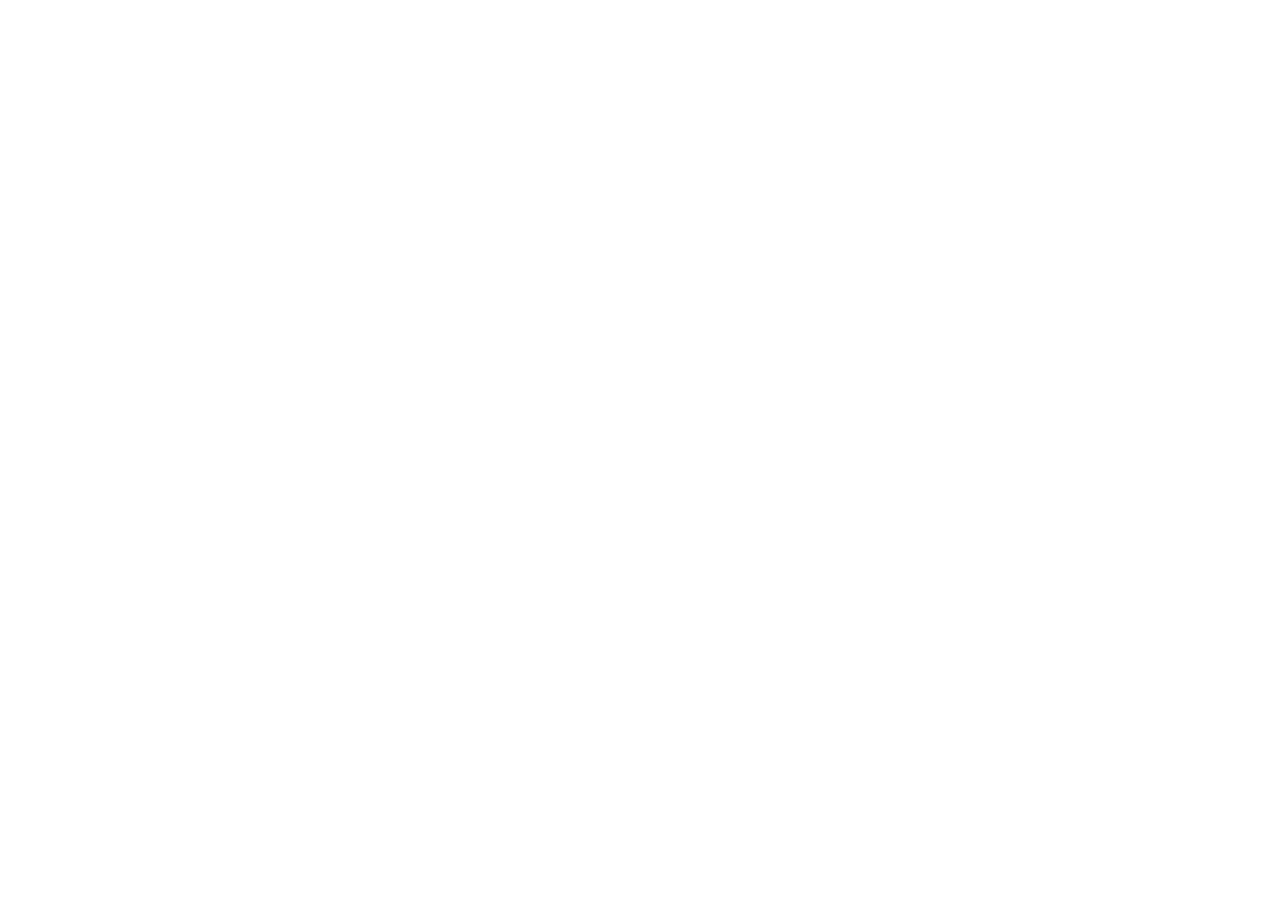
==== pages/aboutUs.html @ 0b059156 "footer con flex responsive para tablet y trabajando en menu desplegable del nav-tablet" ====
<!DOCTYPE html>
<html lang="en">
<head>
    <meta charset="UTF-8">
    <meta name="viewport" content="width=device-width, initial-scale=1.0">
    <link rel="icon" href="img/favicon/favicon-32x32.png">
    <title>About Us | Trazo Bruto</title>
</head>
<body>
    
</body>
</html>
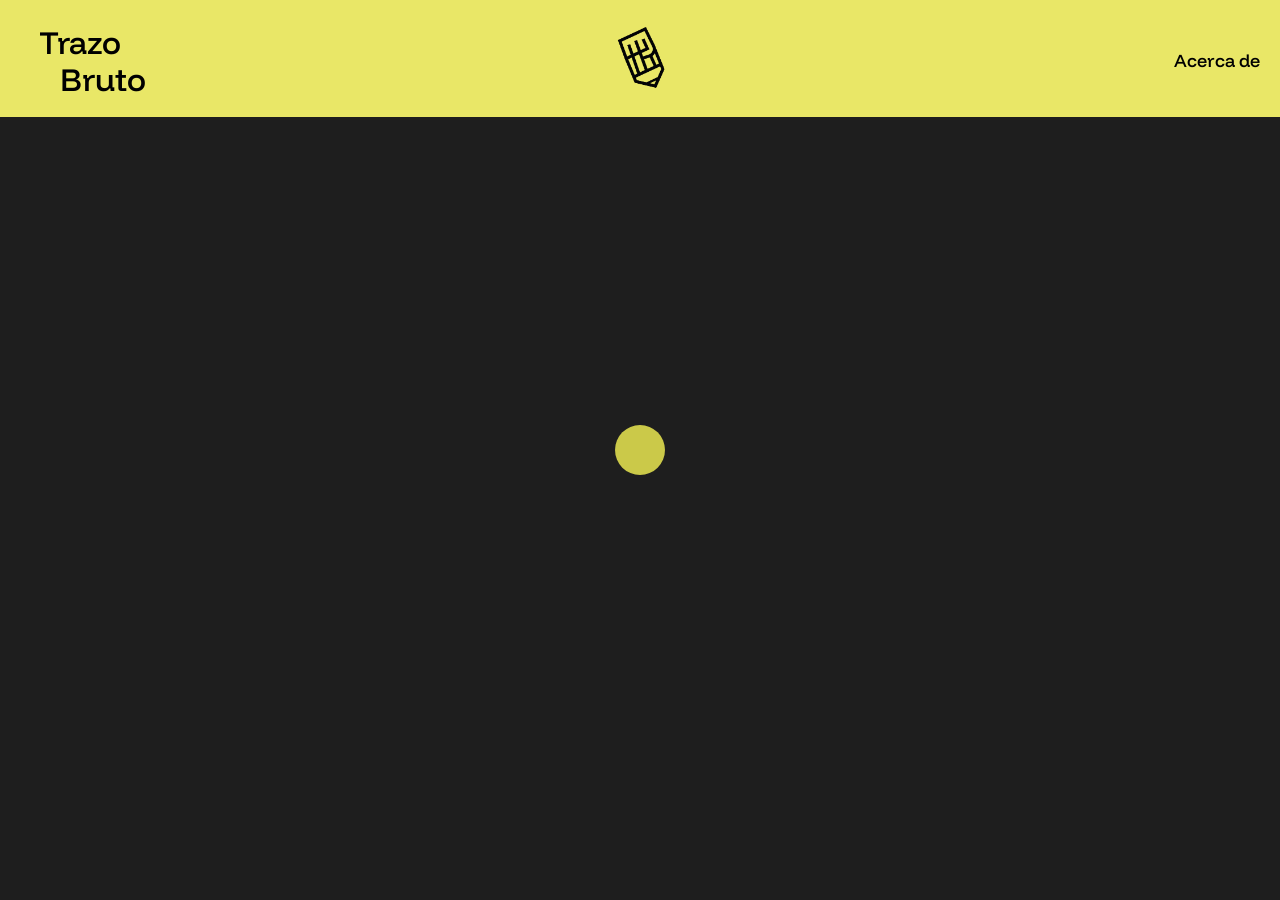
==== commit 88870145: "creacion de carpetas para pags externas" ====
--- a/pages/aboutUs.html
+++ b/pages/aboutUs.html
@@ -4,9 +4,53 @@
     <meta charset="UTF-8">
     <meta name="viewport" content="width=device-width, initial-scale=1.0">
     <link rel="icon" href="img/favicon/favicon-32x32.png">
-    <title>About Us | Trazo Bruto</title>
+    <title>Sobre nosotros | Trazo Bruto</title>
+    <link rel="icon" href="../img/favicon/favicon-32x32.png">
+    <link rel="stylesheet" href="../css/about/about_main.css">
+    <link rel="stylesheet" href="../css/about/about_tablet.css">
+    <link rel="stylesheet" href="../css/about/about_mobile.css">
+    <link rel="stylesheet" href="../css/estilo_main.css">
+    <link rel="stylesheet" href="../css/estilo_tablet.css" media="screen and (max-width: 1180px)">
+    <link rel="stylesheet" href="../css/estilo_mobile.css" media="screen and (max-width: 768px)">
+    <script defer src="../js/funciones.js"></script>
+    <script defer src="../js/submitForm.js"></script>
 </head>
 <body>
-    
+    <div class="cursor-personalizado"></div>
+
+    <header>
+        <section class="parallaxText">
+            <div class="trazo">
+                <P>Trazo Trazo Trazo Trazo Trazo Trazo Trazo </P>
+            </div>
+            <div class="bruto">
+                <p>Bruto Bruto Bruto Bruto Bruto Bruto Bruto</p>
+            </div>
+        </section>
+        <div class="logo">
+            <a href="../index.html" class="logo-link">
+                <img src="../img/logo_isotipo.png" alt="" class="logo-img">
+            </a>
+        </div>
+            
+        <a href="pages/aboutUs.html" class="about-us">
+            <p>Acerca de</p>
+            <p>Acerca de</p>
+        </a>
+    <!--TABLET/MOVIL RESPONSIVE-->
+        <button class="btn-menu">
+            <span></span>
+            <span></span>
+            <span></span>
+        </button>
+        <nav class="menu">
+            <ul>
+                <li><a href="index.html">Inicio</a></li>
+                <li><a href="pages/fanzines.html">Fanzines</a></li>
+                <li><a href="pages/eventos.html">Eventos</a></li>
+                <li><a href="pages/aboutUs.html">Sobre nosotros</a></li>
+            </ul>
+        </nav>
+    </header>
 </body>
 </html>
--- a/css/estilo_main.css
+++ b/css/estilo_main.css
@@ -0,0 +1,256 @@
+@import url('https://fonts.googleapis.com/css2?family=Funnel+Display:wght@300..800&display=swap');
+
+:root{
+    --color-principal: #E9E767;
+    --tipo: "Funnel Display"
+}
+*{
+    cursor: none !important;
+    margin: 0;
+    padding: 0;
+}
+body{
+    font-family: var(--tipo);
+    background-color: rgb(30, 30, 30);
+}
+.cursor-personalizado{
+    position: fixed;
+    width: 50px;
+    height: 50px;
+    border-radius: 50%;
+    background-color: var(--color-principal);
+    mix-blend-mode: difference;
+    pointer-events: none;
+    z-index: 10;
+    left: var(--x, 50%);
+    top: var(--y, 50%);
+    transform: translate(-50%, -50%);
+    transition: width 0.2s ease, height 0.2s ease;
+}
+    .cursor-personalizado.cursor-activo{
+    width: 30px;
+    height: 30px;
+}
+
+header{
+    position: fixed;
+    background-color: var(--color-principal);
+    height: 13dvh;
+    width: 100%;
+    color: black;
+    display: flex;
+    justify-content: space-between;
+    align-items: center;
+    transition: transform 0.4s ease;
+    z-index: 9;
+}
+        .header-hidden{
+            transform: translateY(-100%);
+        }
+        header button, nav{
+            display: none;
+        }
+    .parallaxText{
+        font-weight: 500;
+        padding: 20px;
+        position: relative;
+        font-size: 2em;
+    }
+    div.trazo{
+        position: relative;
+        left: 20px;
+        width: 85px;
+        height: 37px;
+        overflow: hidden;
+        display: flex;
+        flex-direction: row-reverse;
+        align-items: flex-start;
+        justify-content: flex-end;
+    }
+        .trazo p{
+        white-space: nowrap;
+        position: absolute;
+        left: -230px;
+    }
+    div.bruto{
+        position: relative;
+        left: 40px;
+        width: 90px;
+        height: 37px;
+        overflow: hidden;
+        display: flex;
+    }
+        .bruto p{
+        white-space: nowrap;
+        position: absolute;
+        left: 0px;
+    }
+div.logo, .logo-link, .logo-img{
+    transition: transform 0.2s ease-out;
+}
+    .logo-link {
+        display: inline-block;
+        width: 100px;
+        height: 100px;
+    }
+    .logo-img {
+        width: 100%;
+        height: 100%;
+        object-fit: cover; 
+        object-position: center; 
+    }
+a.about-us{
+    position: relative;
+    display: inline-block;
+    padding: 0 20px;
+    color: black;
+    text-decoration: none;
+    font-weight: 500;
+    font-size: 18px;
+    height: 20px;
+    overflow: hidden;
+}
+    .about-us p:first-child{
+        display: block;
+        transition: transform 0.3s ease;
+        width: 100%;
+    }
+    .about-us p:last-child{
+        position: absolute;
+        box-sizing: border-box;
+        top: 100%;
+        transition: transform 0.3s ease;
+    }
+    .about-us:hover p:first-child{
+        transform: translateY(-100%);
+    }
+    .about-us:hover p:last-child{
+        transform: translateY(-100%);
+    }
+section.img-main{
+    height: 100dvh;
+    width: 100%;
+    background: url(../img/06.png)no-repeat center/ cover fixed;
+}
+main{
+    /*QUITAR BGCOLOR*/
+    background-color: rgb(30, 30, 30);
+    height: 200dvh;
+}
+main h2{
+    display: inline-block;
+    color: var(--color-principal);
+    font-size: 150px;
+    position: relative;
+    left: 150px;
+    top: -85px;
+    line-height: 140px;
+}
+main h3{
+    display: inline-flex;
+    align-items: baseline;
+    color: white;
+    font-size: 42px;
+    position: relative;
+    top: -30px;
+    left: 0px;
+}
+h3 span.animacion{
+    display: inline-flex;
+    overflow: hidden;
+    height: 1.5em;
+    vertical-align: bottom;
+    margin: 0 12px;
+}
+span.animacion .contenido{
+    display: flex;
+    flex-direction: column;
+    transition: transform 0.3s ease;
+}
+.animacion span{
+    display: block;
+    height: 1.5em;
+    line-height: 1.5em;
+}
+span.animacion:hover span.contenido{
+    transform: translateY(-1.5em);
+}
+footer{
+    width: 100%;
+    min-height: 75%;
+    background-color: black;
+    display: flex;
+    flex-direction: column;
+}
+    footer section.flex{
+        display: flex;
+        width: 100%;
+        height: 100%;
+    }
+    .flex div.footer-img{
+        width: 50%;
+        overflow: hidden;
+        display: flex;
+        
+    }
+    .flex div.form{
+        width: 50%;
+        display: flex;
+        flex-direction: column;
+    }
+        .flex h2{
+            font-size: 90px;
+            color: white;
+            line-height: 0.85;
+            position: relative;
+            top: -60px;
+            left: -60px;
+        }
+        section.flex input{
+            padding: 20px;
+            background-color: rgba(30, 30, 30, 0.6);
+            color: white;
+            border: none;
+            border-bottom: white 2px solid;
+            outline: none;
+            margin: 20px;
+            font-size: 18px;
+            box-sizing: border-box;
+        }
+        section.flex button{
+            justify-self: end;
+            background-color: white;
+            color: black;
+            border: none;
+            padding: 20px 40px;
+            margin: 20px;
+            font-size: 18px;
+            transition: 0.2s ease-in-out;
+        }
+            section.flex button:hover{
+                background-color: var(--color-principal);
+                color: black;
+                transform: translateY(-10px);
+                box-shadow: 0 10px 20px rgba(0, 0, 0, 0.3);
+            }
+    section.pie-pagina{
+        display: flex;
+        flex-direction: column;
+        justify-content: center;
+        align-items: center;
+        background-color: black;
+        padding-bottom: 20px;
+    }
+    .pie-pagina p{
+        color: white;
+        margin-bottom: 1%;
+
+    }
+    footer a{
+        text-decoration: none;
+        color: white;
+    }
+    footer a:hover{
+        color: black;
+        background-color: var(--color-principal);
+    }
--- a/css/estilo_tablet.css
+++ b/css/estilo_tablet.css
@@ -0,0 +1,110 @@
+@media (max-width: 1180px){
+    *{
+        padding: 0;
+        margin: 0;
+    }
+    .cursor-personalizado{
+        display: none;
+    }
+    header{
+        position: fixed;
+        background: none;
+        display: flex;
+        justify-content: space-between;
+        align-items: center;
+        z-index: 1;
+    }
+    header .logo{
+        display: none;
+    }
+    header .about-us{
+        display: none;
+    }
+    .parallaxText{
+        font-weight: 500;
+        padding: 20px;
+        position: relative;
+        font-size: 2em;
+        color: var(--color-principal);
+        z-index: 4;
+        transition: color 0.3s ease;
+    }
+        .parallaxText.oscuro{
+        color: black;
+        font-weight: 600;
+        }
+    header .btn-menu{
+        width: 80px;
+        height: 60px;
+        background: transparent;
+        display: flex;
+        flex-direction: column;
+        justify-content: center;
+        align-items: center;
+        gap: 8px;
+        border: none;
+        z-index: 4;
+        }
+            .btn-menu span{
+                display: block;
+                width: 40px;
+                height: 4px;
+                background-color: var(--color-principal);
+                transition: background-color 0.3s ease;
+            }
+            .desplegado span{
+                background-color: black;
+            }
+            nav.menu{
+                position: fixed;
+                top: 0;
+                left: 0;
+                width: 100%;
+                height: 100dvh;
+                background-color: var(--color-principal);
+                display: flex;
+                justify-content: center;
+                align-items: center;
+                z-index: 3;
+                visibility: hidden;
+                opacity: 0;
+            }
+                nav.menu.activo{
+                    visibility: visible;
+                    opacity: 1;
+                }
+            .menu ul{
+                list-style: none;
+                padding: 0;
+                text-align: center;
+                width: 100%;
+            }
+            .menu ul li{
+                margin: 30px 0;
+                transform: translateX(-100vw);
+                transition: transform 0.5s cubic-bezier(.46,0,.37,1);
+            }
+            nav.menu.activo ul li{
+                transform: translateX(0);
+            }
+            nav ul li:nth-child(1){ transition-delay: 0.15s; }
+            nav ul li:nth-child(2){ transition-delay: 0.30s; }
+            nav ul li:nth-child(3){ transition-delay: 0.45s; }
+            nav ul li:nth-child(4){ transition-delay: 0.60s; }
+            li a{
+                color: black;
+                text-decoration: none;
+                font-size: 100px;
+                font-weight: 700;
+            }
+    footer{
+        min-height: 75dvh;
+    }
+    .flex h2{
+        font-size: 72px;
+    }
+    .flex .footer-img{
+        justify-content: center;
+        align-items: center;
+    }
+}
--- a/css/estilo_mobile.css
+++ b/css/estilo_mobile.css
@@ -0,0 +1,62 @@
+@media screen and (max-width: 450px){
+
+    header{
+        max-width: 100vw;
+        top: 0;
+        left: 0;
+        position: fixed;
+    }
+    nav.menu{
+        width: 100%;
+        max-width: 100vw;
+    }
+    li a{
+        color: black;
+        text-decoration: none;
+        font-size: 80px;
+        font-weight: 700;
+    }
+    main h2{
+        font-size: 80px;
+        line-height: 0.8;
+        position: relative;
+        top: -35px;
+        left: 15px;
+    }
+    main h3{
+        font-size: 24px;
+        position: relative;
+    }
+    .flex h2{
+        font-size: 30px;
+        position: relative;
+        top: -25px;
+        left: 25px;
+    }
+    section.flex div.footer-img{
+        display: none;
+    }
+    section.flex{
+        width: calc(100% - 20%);
+        display: flex;
+        flex-direction: column;
+    }
+    .form{
+        display: flex;
+        flex-direction: column;
+        width: 100%;
+    }
+    .form input{
+        width: 90vw;
+    }
+    .form button{
+        position: relative;
+        left: 210px;
+    }
+    footer{
+        display: flex;
+        flex-direction: column;
+        align-items: center;
+        justify-content: center;
+    }
+}
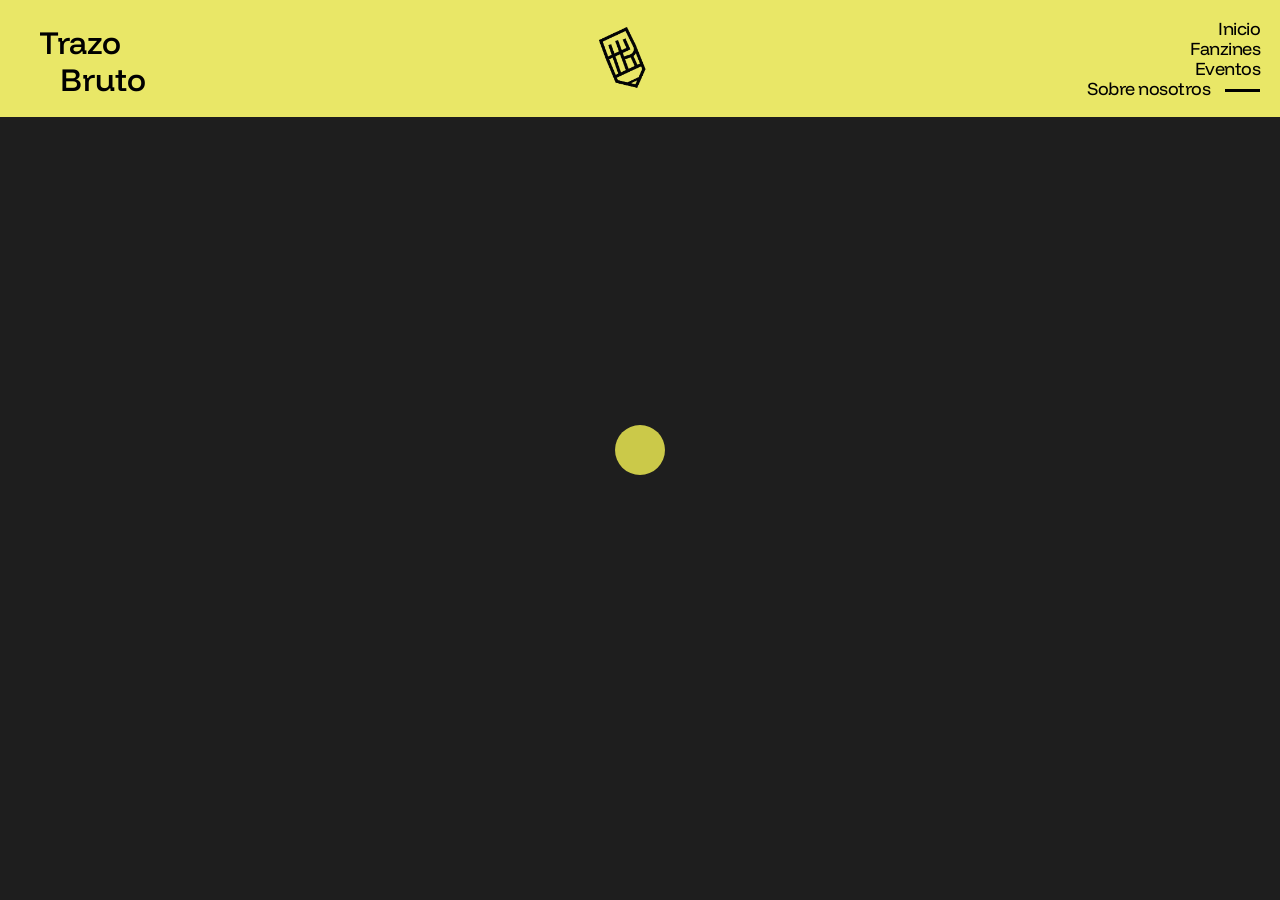
==== commit c5d929d8: "Enlaces corregidos" ====
--- a/pages/aboutUs.html
+++ b/pages/aboutUs.html
@@ -32,11 +32,14 @@
                 <img src="../img/logo_isotipo.png" alt="" class="logo-img">
             </a>
         </div>
-            
-        <a href="pages/aboutUs.html" class="about-us">
-            <p>Acerca de</p>
-            <p>Acerca de</p>
-        </a>
+        <div class="menu_main">
+            <ul>
+                <li><a href="../index.html">Inicio</a></li>
+                <li><a href="fanzines.html">Fanzines</a></li>
+                <li><a href="eventos.html">Eventos</a></li>
+                <li class="activo"><a href="aboutUs.html">Sobre nosotros</a></li>
+            </ul>
+        </div>
     <!--TABLET/MOVIL RESPONSIVE-->
         <button class="btn-menu">
             <span></span>
@@ -45,10 +48,10 @@
         </button>
         <nav class="menu">
             <ul>
-                <li><a href="index.html">Inicio</a></li>
-                <li><a href="pages/fanzines.html">Fanzines</a></li>
-                <li><a href="pages/eventos.html">Eventos</a></li>
-                <li><a href="pages/aboutUs.html">Sobre nosotros</a></li>
+                <li><a href="../index.html">Inicio</a></li>
+                <li><a href="fanzines.html">Fanzines</a></li>
+                <li><a href="eventos.html">Eventos</a></li>
+                <li><a href="aboutUs.html">Sobre nosotros</a></li>
             </ul>
         </nav>
     </header>
--- a/css/estilo_main.css
+++ b/css/estilo_main.css
@@ -41,7 +41,7 @@
     display: flex;
     justify-content: space-between;
     align-items: center;
-    transition: transform 0.4s ease;
+    transition: transform 0.3s ease;
     z-index: 9;
 }
         .header-hidden{
@@ -86,7 +86,7 @@
         left: 0px;
     }
 div.logo, .logo-link, .logo-img{
-    transition: transform 0.2s ease-out;
+    transition: transform 0.3s ease-out;
 }
     .logo-link {
         display: inline-block;
@@ -99,43 +99,90 @@
         object-fit: cover; 
         object-position: center; 
     }
-a.about-us{
-    position: relative;
-    display: inline-block;
-    padding: 0 20px;
-    color: black;
-    text-decoration: none;
-    font-weight: 500;
-    font-size: 18px;
-    height: 20px;
-    overflow: hidden;
-}
-    .about-us p:first-child{
-        display: block;
+header div.menu_main ul{
+    list-style: none;
+    padding: 20px;
+    display: flex;
+    flex-direction: column;
+    align-items: flex-end;
+    height: 100%;
+    justify-content: space-between;
+}
+    div.menu_main a{
+        text-decoration: none;
+        font-size: 18px;
+        letter-spacing: -0.5px;
+        line-height: 12px;
+        color: black;
+        display: inline-block;
+        position: relative;
+        transform: translateX(0);
         transition: transform 0.3s ease;
-        width: 100%;
-    }
-    .about-us p:last-child{
+    }
+    div.menu_main a::after{
+        content: "";
         position: absolute;
-        box-sizing: border-box;
-        top: 100%;
-        transition: transform 0.3s ease;
-    }
-    .about-us:hover p:first-child{
-        transform: translateY(-100%);
-    }
-    .about-us:hover p:last-child{
-        transform: translateY(-100%);
-    }
+        top: 50%;
+        right: 0;
+        width: 0px;
+        height: 3px;
+        background-color: black;
+        transition: width 0.3s ease, right 0.3s ease;
+    }
+    .menu_main a:hover,
+    .menu_main li.activo a{
+        transform: translateX(-50px);
+    }
+    .menu_main a:hover::after,
+    .menu_main li.activo a::after{
+        width: 35px;
+        right: -50px;
+}
 section.img-main{
     height: 100dvh;
     width: 100%;
     background: url(../img/06.png)no-repeat center/ cover fixed;
 }
 main{
-    /*QUITAR BGCOLOR*/
-    background-color: rgb(30, 30, 30);
     height: 200dvh;
+}
+main div.manifiesto{
+    width: 100%;
+    display: flex;
+    flex-direction: column;
+    justify-content: flex-start;
+}
+div.manifiesto h2{
+    display: flex;
+    font-size: 72px;
+    margin-top: 25px;
+    left: 0;
+    top: 0;
+    margin: 0 40px;
+}
+div.manifiesto p{
+    display: flex;
+    text-align: right;
+    font-size: 32px;
+    color: white;
+    margin: 0 40px;
+    justify-content: flex-end;
+    flex-direction: column;
+}
+div.manifiesto p span{
+    display: flex;
+    justify-content: flex-end;
+    color: #EB6772;
+    font-weight: 600;
+}
+.manifiesto div.gif{
+    display: inline-flex;
+    width: fit-content;
+    transform: rotate(180deg);
+    flex-direction: row-reverse;
+    margin-top: -120px;
+    justify-content: center;
+    margin-left: 20%;
 }
 main h2{
     display: inline-block;
--- a/css/estilo_tablet.css
+++ b/css/estilo_tablet.css
@@ -44,6 +44,9 @@
         gap: 8px;
         border: none;
         z-index: 4;
+        }
+        .menu_main{
+            display: none;
         }
             .btn-menu span{
                 display: block;
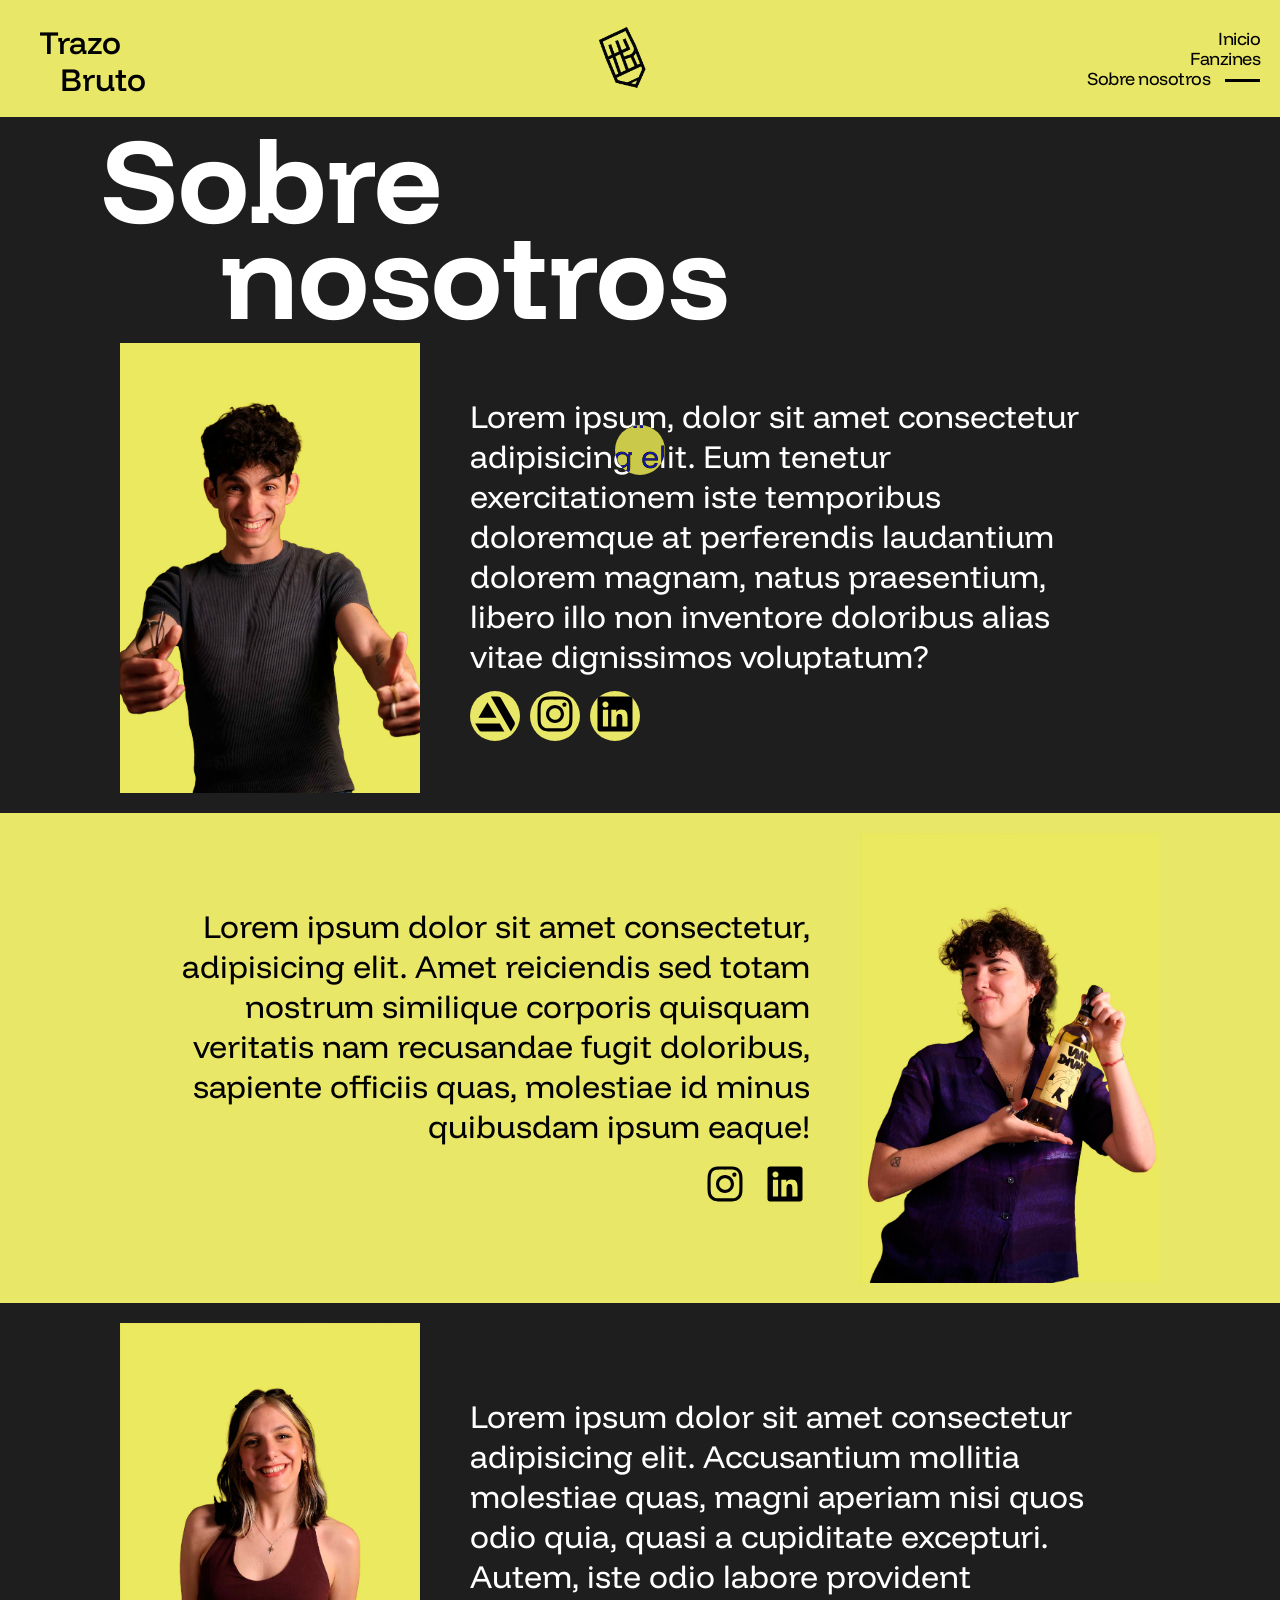
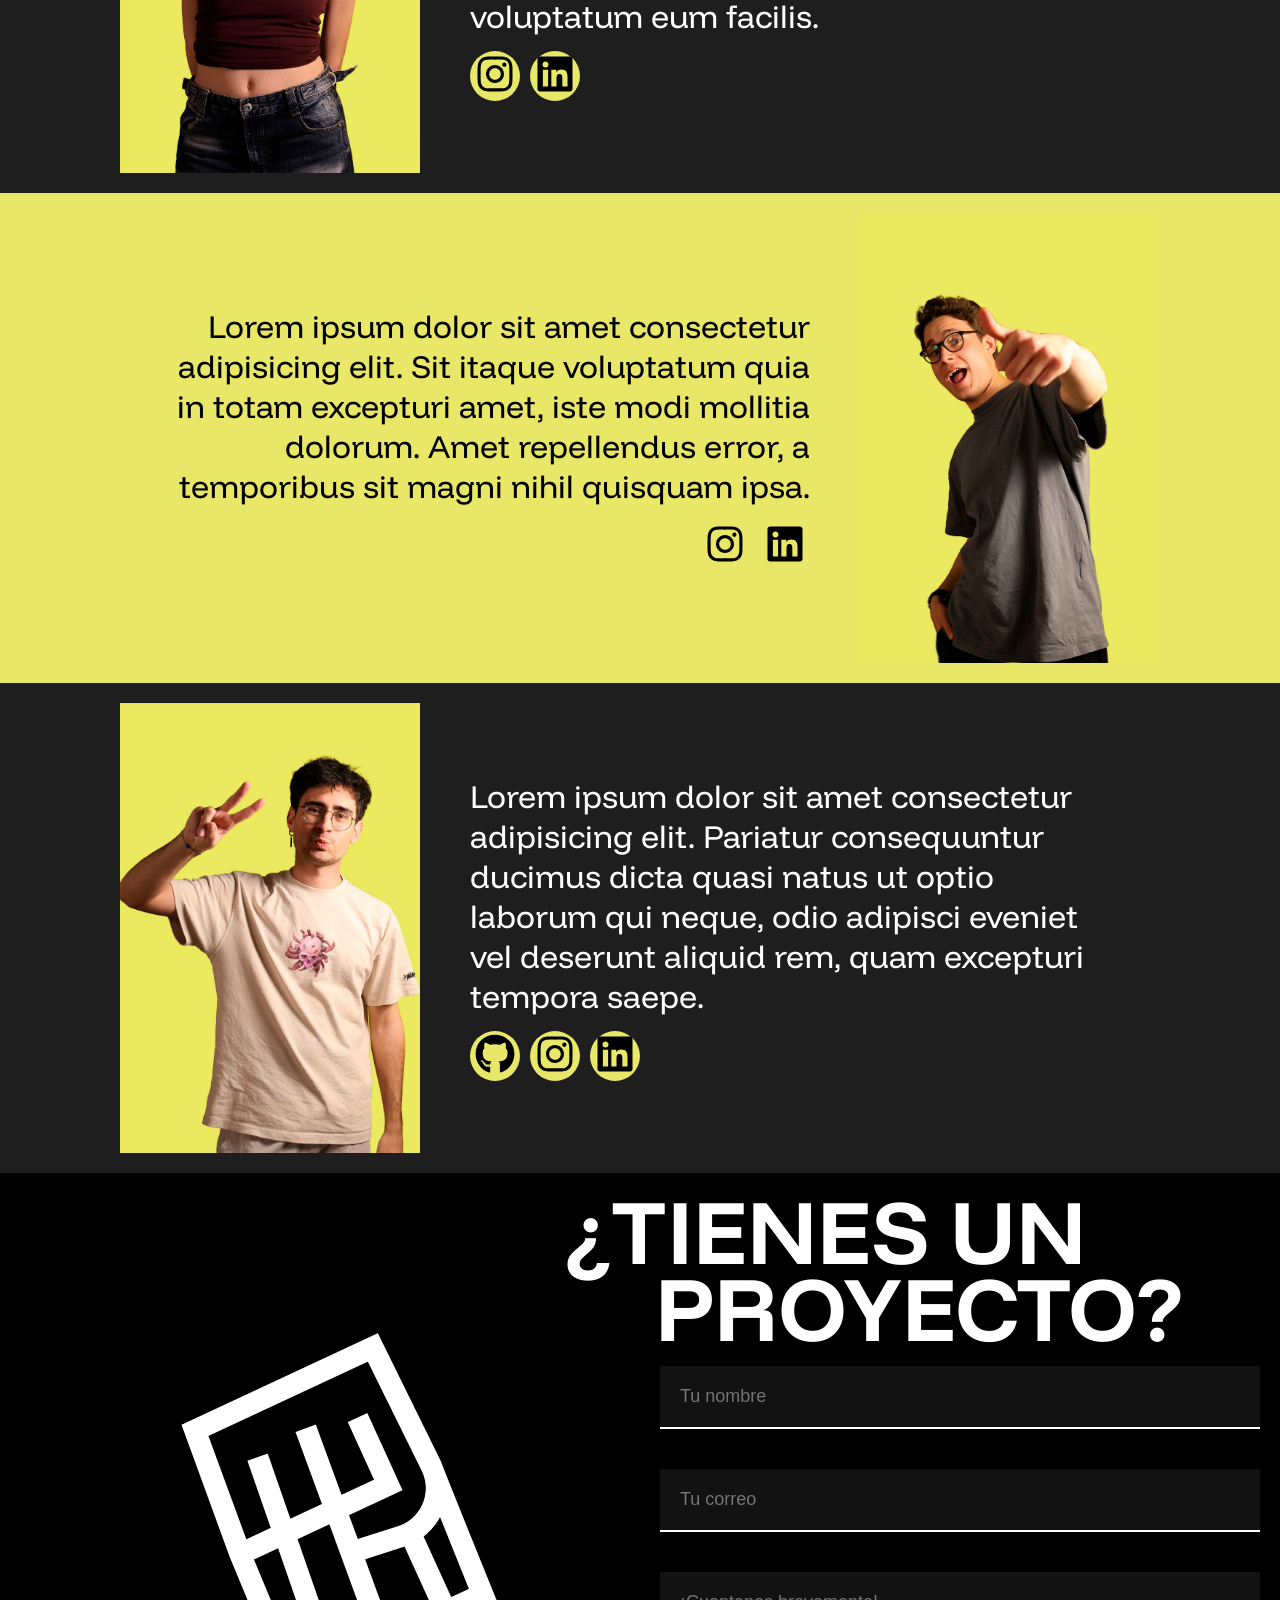
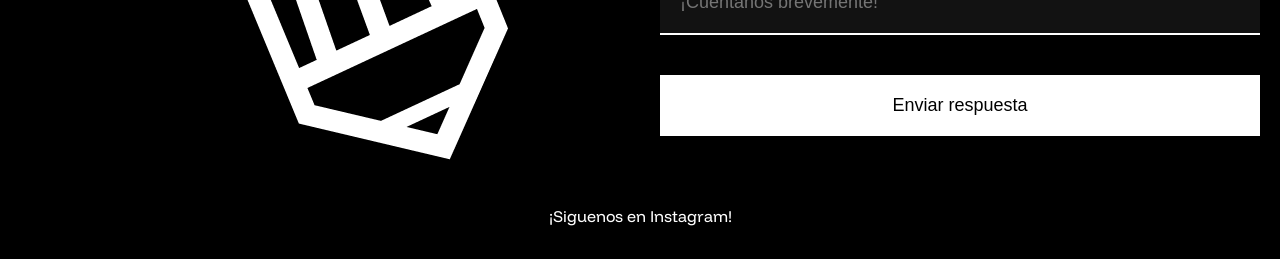
==== commit 6c2b9600: "about-us definido y reponsive" ====
--- a/pages/aboutUs.html
+++ b/pages/aboutUs.html
@@ -3,11 +3,10 @@
 <head>
     <meta charset="UTF-8">
     <meta name="viewport" content="width=device-width, initial-scale=1.0">
-    <link rel="icon" href="img/favicon/favicon-32x32.png">
+    <link rel="icon" href="../img/favicon/favicon-32x32.png">
     <title>Sobre nosotros | Trazo Bruto</title>
     <link rel="icon" href="../img/favicon/favicon-32x32.png">
     <link rel="stylesheet" href="../css/about/about_main.css">
-    <link rel="stylesheet" href="../css/about/about_tablet.css">
     <link rel="stylesheet" href="../css/about/about_mobile.css">
     <link rel="stylesheet" href="../css/estilo_main.css">
     <link rel="stylesheet" href="../css/estilo_tablet.css" media="screen and (max-width: 1180px)">
@@ -36,7 +35,7 @@
             <ul>
                 <li><a href="../index.html">Inicio</a></li>
                 <li><a href="fanzines.html">Fanzines</a></li>
-                <li><a href="eventos.html">Eventos</a></li>
+                
                 <li class="activo"><a href="aboutUs.html">Sobre nosotros</a></li>
             </ul>
         </div>
@@ -50,10 +49,105 @@
             <ul>
                 <li><a href="../index.html">Inicio</a></li>
                 <li><a href="fanzines.html">Fanzines</a></li>
-                <li><a href="eventos.html">Eventos</a></li>
+                
                 <li><a href="aboutUs.html">Sobre nosotros</a></li>
             </ul>
         </nav>
     </header>
+    <h2 class="about-us">Sobre <br>&emsp;nosotros</h2>
+    <div class="info">
+        <img src="../img/aboutUs-img/AboutUs-Alf.jpg" alt="">
+        <div class="contenedor">
+            <p>Lorem ipsum, dolor sit amet consectetur adipisicing elit. Eum tenetur exercitationem iste temporibus doloremque at perferendis laudantium dolorem magnam, natus praesentium, libero illo non inventore doloribus alias vitae dignissimos voluptatum?</p>
+            <div class="iconos">
+                <div class="ico">
+                    <a href="https://alfonssomarin.artstation.com" target="_blank"><img src="../img/favicon/svg/artstation-brands-solid-full.svg" alt=""></a>
+                </div>
+                <div class="ico">
+                    <a href="https://www.instagram.com/alfonssomarinn/" target="_blank"><img src="../img/favicon/svg/instagram-brands-solid-full.svg" alt=""></a>
+                </div>
+                <div class="ico">
+                    <a href="https://www.linkedin.com/in/alfonssomarinn/" target="_blank"><img src="../img/favicon/svg/linkedin-brands-solid-full.svg" alt=""></a>
+                </div>
+            </div>
+        </div>
+    </div>
+    <div class="info">
+        <img src="../img/aboutUs-img/AboutUs-Majo.jpg" alt="">
+        <div class="contenedor">
+            <p>Lorem ipsum dolor sit amet consectetur, adipisicing elit. Amet reiciendis sed totam nostrum similique corporis quisquam veritatis nam recusandae fugit doloribus, sapiente officiis quas, molestiae id minus quibusdam ipsum eaque!</p>
+            <div class="iconos">
+                <div class="ico">
+                    <a href="https://www.instagram.com/majostuosaesquina/" target="_blank"><img src="../img/favicon/svg/instagram-brands-solid-full.svg" alt=""></a>
+                </div>
+                <div class="ico">
+                    <a href="https://www.linkedin.com/in/majo-lozano-arnaldos-50899224a/" target="_blank"><img src="../img/favicon/svg/linkedin-brands-solid-full.svg" alt=""></a>
+                </div>
+            </div>
+        </div>
+    </div>
+    <div class="info">
+        <img src="../img/aboutUs-img/AboutUs-Meri.jpg" alt="">
+        <div class="contenedor">
+            <p>Lorem ipsum dolor sit amet consectetur adipisicing elit. Accusantium mollitia molestiae quas, magni aperiam nisi quos odio quia, quasi a cupiditate excepturi. Autem, iste odio labore provident voluptatum eum facilis.</p>
+            <div class="iconos">
+                <div class="ico">
+                    <a href="https://www.instagram.com/mariapelluzz/" target="_blank"><img src="../img/favicon/svg/instagram-brands-solid-full.svg" alt=""></a>
+                </div>
+                <div class="ico">
+                    <a href="https://www.linkedin.com/in/maría-pelluz-hernández-8a4789305/" target="_blank"><img src="../img/favicon/svg/linkedin-brands-solid-full.svg" alt=""></a>
+                </div>
+            </div>
+        </div>
+    </div>
+    <div class="info">
+        <img src="../img/aboutUs-img/AboutUs-Jorge.jpg" alt="">
+        <div class="contenedor">
+            <p>Lorem ipsum dolor sit amet consectetur adipisicing elit. Sit itaque voluptatum quia in totam excepturi amet, iste modi mollitia dolorum. Amet repellendus error, a temporibus sit magni nihil quisquam ipsa.</p>
+            <div class="iconos">
+                <div class="ico">
+                    <a href="https://www.instagram.com/jvr604/" target="_blank"><img src="../img/favicon/svg/instagram-brands-solid-full.svg" alt=""></a>
+                </div>
+                <div class="ico">
+                    <a href="https://www.linkedin.com/in/jorge-vidal-rodriguez-314332335/" target="_blank"><img src="../img/favicon/svg/linkedin-brands-solid-full.svg" alt=""></a>
+                </div>
+            </div>
+        </div>
+    </div>
+    <div class="info">
+        <img src="../img/aboutUs-img/AboutUs-Jesus.jpg" alt="">
+        <div class="contenedor">
+            <p>Lorem ipsum dolor sit amet consectetur adipisicing elit. Pariatur consequuntur ducimus dicta quasi natus ut optio laborum qui neque, odio adipisci eveniet vel deserunt aliquid rem, quam excepturi tempora saepe.</p>
+            <div class="iconos">
+                <div class="ico">
+                    <a href="https://github.com/Yisus-cmyk" target="_blank"><img src="../img/favicon/svg/github-brands-solid-full.svg" alt=""></a>
+                </div>
+                <div class="ico">
+                    <a href="https://www.instagram.com/jesus_honrubia/" target="_blank"><img src="../img/favicon/svg/instagram-brands-solid-full.svg" alt=""></a>
+                </div>
+                <div class="ico">
+                    <a href="https://www.linkedin.com/in/jesus-honrubia/" target="_blank"><img src="../img/favicon/svg/linkedin-brands-solid-full.svg" alt=""></a>
+                </div>
+            </div>
+        </div>
+    </div>
+    
+    <footer>
+        <section class="flex">
+            <div class="footer-img">
+                <img src="../img/logo_isotipo_blanco.png" alt="">
+            </div>
+            <div class="form">
+                <h2>¿TIENES UN <br>&emsp;PROYECTO?</h2>
+                <input type="text" name="nombre" id="" placeholder="Tu nombre">
+                <input type="text" name="correo" placeholder="Tu correo">
+                <input type="text" name="mensaje" placeholder="¡Cuentanos brevemente!">
+                <button type="button" onClick="submitForm()" >Enviar respuesta</button>
+            </div>
+        </section>
+        <section class="pie-pagina">
+            <p>¡Siguenos en <a href="https://www.instagram.com/trazo.bruto/" target="_blank">Instagram</a>!</p>
+        </section>
+    </footer>
 </body>
 </html>
--- a/css/about/about_main.css
+++ b/css/about/about_main.css
@@ -0,0 +1,93 @@
+.about-us {
+    display: inline-block;
+    color: white;
+    font-size: 120px;
+    padding: 130px 0 0 100px;
+    line-height: 0.8;
+}
+
+div.info {
+    position: sticky;
+    top: 0;
+    display: flex;
+    flex-direction: row;
+    width: 100%;
+    height: 50dvh;
+    justify-content: center;
+    align-items: center;
+    overflow: hidden;
+    padding: 20px 0 20px;
+    z-index: 1;
+}
+
+.contenedor {
+    display: flex;
+    flex-direction: column;
+    width: 50%;
+    margin: 50px;
+}
+
+div.info img {
+    width: auto;
+    height: 100%;
+    object-fit: contain;
+}
+
+.info p{
+    color: white;
+    font-size: 32px;
+    width: 100%;
+}
+
+div.info:nth-child(odd) {
+    background-color: var(--color-principal);
+    flex-direction: row-reverse;
+}
+
+div.info:nth-child(odd) p {
+    color: black;
+    text-align: end;
+}
+
+div.info:nth-child(odd) .iconos {
+    align-self: flex-end;
+}
+
+div.info:nth-child(even) {
+    background-color: rgb(30, 30, 30);
+
+}
+
+div.info:nth-child(even) .iconos {
+    align-self: flex-start; 
+}
+
+div.info:last-of-type {
+    position: relative;
+    z-index: 2;
+}
+div.iconos {
+    height: 50px;
+    margin-top: 15px;
+    display: flex;
+    gap: 10px;
+    justify-content: space-evenly;
+}
+div.iconos img{
+    width: 100%;
+    height: 100%;
+    object-fit: contain;
+}
+div.ico{
+    width: 50px;
+    height: 50px;
+    background-color: var(--color-principal);
+    display: flex;
+    justify-content: center;
+    align-items: center;
+    border-radius: 50%;
+}
+footer {
+    position: relative;
+    z-index: 3;
+}
--- a/css/about/about_mobile.css
+++ b/css/about/about_mobile.css
@@ -0,0 +1,49 @@
+@media screen and (max-width: 450px){
+.about-us{
+    font-size: 42px;
+    padding: 100px 0 20px 20px;
+}
+div.info{
+    display: flex;
+    flex-direction: column;
+    align-items: center;
+    width: 100%;
+    height: auto;
+    padding-top: 0;
+}
+div.info:nth-child(odd) {
+    background-color: var(--color-principal);
+    flex-direction: column;
+}
+.info p{
+    font-size: 18px;
+    width: 100%;
+    height: auto;
+    text-align: center;
+    order: 3;
+    padding: 10px 30px;
+    box-sizing: border-box;
+    }
+div.info:nth-child(odd) p {
+    color: black;
+    text-align: center;
+}
+div.info img{
+    order: 1;
+    width: 100%;
+    height: 40dvh;
+}
+.contenedor{
+    display: contents;
+}
+div.iconos{
+    order: 2;
+}
+div.info:nth-child(even) .iconos {
+    align-self: center; 
+}
+div.info:nth-child(odd) .iconos {
+    align-self: center; 
+}
+
+}
--- a/css/estilo_main.css
+++ b/css/estilo_main.css
@@ -144,46 +144,10 @@
     background: url(../img/06.png)no-repeat center/ cover fixed;
 }
 main{
-    height: 200dvh;
-}
-main div.manifiesto{
-    width: 100%;
-    display: flex;
-    flex-direction: column;
-    justify-content: flex-start;
-}
-div.manifiesto h2{
-    display: flex;
-    font-size: 72px;
-    margin-top: 25px;
-    left: 0;
-    top: 0;
-    margin: 0 40px;
-}
-div.manifiesto p{
-    display: flex;
-    text-align: right;
-    font-size: 32px;
-    color: white;
-    margin: 0 40px;
-    justify-content: flex-end;
-    flex-direction: column;
-}
-div.manifiesto p span{
-    display: flex;
-    justify-content: flex-end;
-    color: #EB6772;
-    font-weight: 600;
-}
-.manifiesto div.gif{
-    display: inline-flex;
-    width: fit-content;
-    transform: rotate(180deg);
-    flex-direction: row-reverse;
-    margin-top: -120px;
-    justify-content: center;
-    margin-left: 20%;
-}
+    height: auto;
+}
+
+
 main h2{
     display: inline-block;
     color: var(--color-principal);
@@ -222,12 +186,93 @@
 span.animacion:hover span.contenido{
     transform: translateY(-1.5em);
 }
+main div.manifiesto{
+    width: 100%;
+    display: flex;
+    flex-direction: column;
+    justify-content: flex-start;
+    padding-bottom: 20px;
+}
+    div.manifiesto h2{
+        display: flex;
+        font-size: 72px;
+        margin-top: 25px;
+        left: 0;
+        top: 0;
+        margin: 0 40px;
+    }
+    div.manifiesto .texto-gif{
+        display: flex;
+        flex-direction: row;
+        align-items: center;
+        justify-content: flex-end;
+        margin: 0 40px;
+    }
+    div.manifiesto p{
+        display: flex;
+        text-align: right;
+        font-size: 32px;
+        color: white;
+        justify-content: flex-end;
+        flex-direction: column;
+    }
+    div.manifiesto p span{
+        display: flex;
+        justify-content: flex-end;
+        color: #EB6772;
+        font-weight: 600;
+    }
+    .texto-gif div.gif{
+        display: flex;
+        transform: rotate(180deg);
+        position: relative;
+        top: 120px;
+        left: 100px;
+}
+section.carrusel{
+    display: flex;
+    overflow-x: hidden;
+    width: 100%;
+    height: 60dvh;
+    display: flex;
+    gap: 10px;
+    padding-bottom: 20px;
+    user-select: none;
+}
+    .carrusel::-webkit-scrollbar {
+        display: none;
+    }
+    .carrusel img {
+        flex: 0 0 calc(25% - 10px);
+        width: calc(25% - 10px);
+        height: 100%;
+        object-fit: cover;
+        pointer-events: none;
+    }
+section.portadasFanzines{
+    width: 100%;
+    height: 100dvh;
+    display: flex;
+    flex-direction: column;
+    gap: 10px;
+    padding-bottom: 50px;
+}
+section.portadasFanzines div{
+    width: 100%;
+    height: 25%;
+}
+.portadasFanzines div img{
+    width: 100%;
+    height: 100%;
+    object-fit: cover;
+}
 footer{
     width: 100%;
     min-height: 75%;
     background-color: black;
     display: flex;
     flex-direction: column;
+    padding-top: 20px;
 }
     footer section.flex{
         display: flex;
@@ -250,8 +295,8 @@
             color: white;
             line-height: 0.85;
             position: relative;
-            top: -60px;
-            left: -60px;
+            top: 0px;
+            left: -75px;
         }
         section.flex input{
             padding: 20px;
--- a/css/estilo_tablet.css
+++ b/css/estilo_tablet.css
@@ -6,13 +6,14 @@
     .cursor-personalizado{
         display: none;
     }
+    /*HEADER*/
     header{
         position: fixed;
         background: none;
         display: flex;
         justify-content: space-between;
         align-items: center;
-        z-index: 1;
+        z-index: 5;
     }
     header .logo{
         display: none;
@@ -26,7 +27,7 @@
         position: relative;
         font-size: 2em;
         color: var(--color-principal);
-        z-index: 4;
+        z-index: 6;
         transition: color 0.3s ease;
     }
         .parallaxText.oscuro{
@@ -43,7 +44,7 @@
         align-items: center;
         gap: 8px;
         border: none;
-        z-index: 4;
+        z-index: 7;
         }
         .menu_main{
             display: none;
@@ -100,9 +101,34 @@
                 font-size: 100px;
                 font-weight: 700;
             }
-    footer{
-        min-height: 75dvh;
+    /*MAIN*/
+    main h3{
+        font-size: 42px;
+        position: relative;
+        padding: 0 20PX;
+        display: flex;
+        justify-content: flex-end;
     }
+    .texto-gif{
+        display: flex;
+        width: 95%;
+        position: relative;
+    }
+    main .texto-gif p{
+        font-size: 28px;
+        display: flex;
+        justify-content: flex-end;
+    }
+    .gif img{
+        width: 300px;
+        position: absolute;
+        top: -100px;
+    }
+    section.portadasFanzines{
+        height: 80dvh;
+    }
+    
+    /*FOOTER*/
     .flex h2{
         font-size: 72px;
     }
--- a/css/estilo_mobile.css
+++ b/css/estilo_mobile.css
@@ -1,5 +1,5 @@
 @media screen and (max-width: 450px){
-
+        /*HEADER*/
     header{
         max-width: 100vw;
         top: 0;
@@ -16,6 +16,8 @@
         font-size: 80px;
         font-weight: 700;
     }
+
+    /*MAIN*/
     main h2{
         font-size: 80px;
         line-height: 0.8;
@@ -24,8 +26,27 @@
         left: 15px;
     }
     main h3{
-        font-size: 24px;
+        font-size: 20px;
         position: relative;
+        padding-left: 20px;
+    }
+    main .manifiesto h2{
+        font-size: 42px;
+        padding-bottom: 20px ;
+    }
+    .texto-gif{
+        display: flex;
+        width: 85%;
+        position: relative;
+    }
+    main .texto-gif p{
+        font-size: 16px;
+    }
+    .gif img{
+        width: 100px;
+        position: absolute;
+        top: -20px;
+        left: 20px;
     }
     .flex h2{
         font-size: 30px;
@@ -33,6 +54,14 @@
         top: -25px;
         left: 25px;
     }
+    section.carrusel{
+        height: 40dvh;
+    }
+    section.portadasFanzines{
+        padding: 0;
+        height: 50dvh;
+    }
+    /*FOOTER*/
     section.flex div.footer-img{
         display: none;
     }
@@ -59,4 +88,9 @@
         align-items: center;
         justify-content: center;
     }
+        .flex h2 {
+        font-size: 30px;
+        position: relative;
+        top: 0px;
+        }
 }
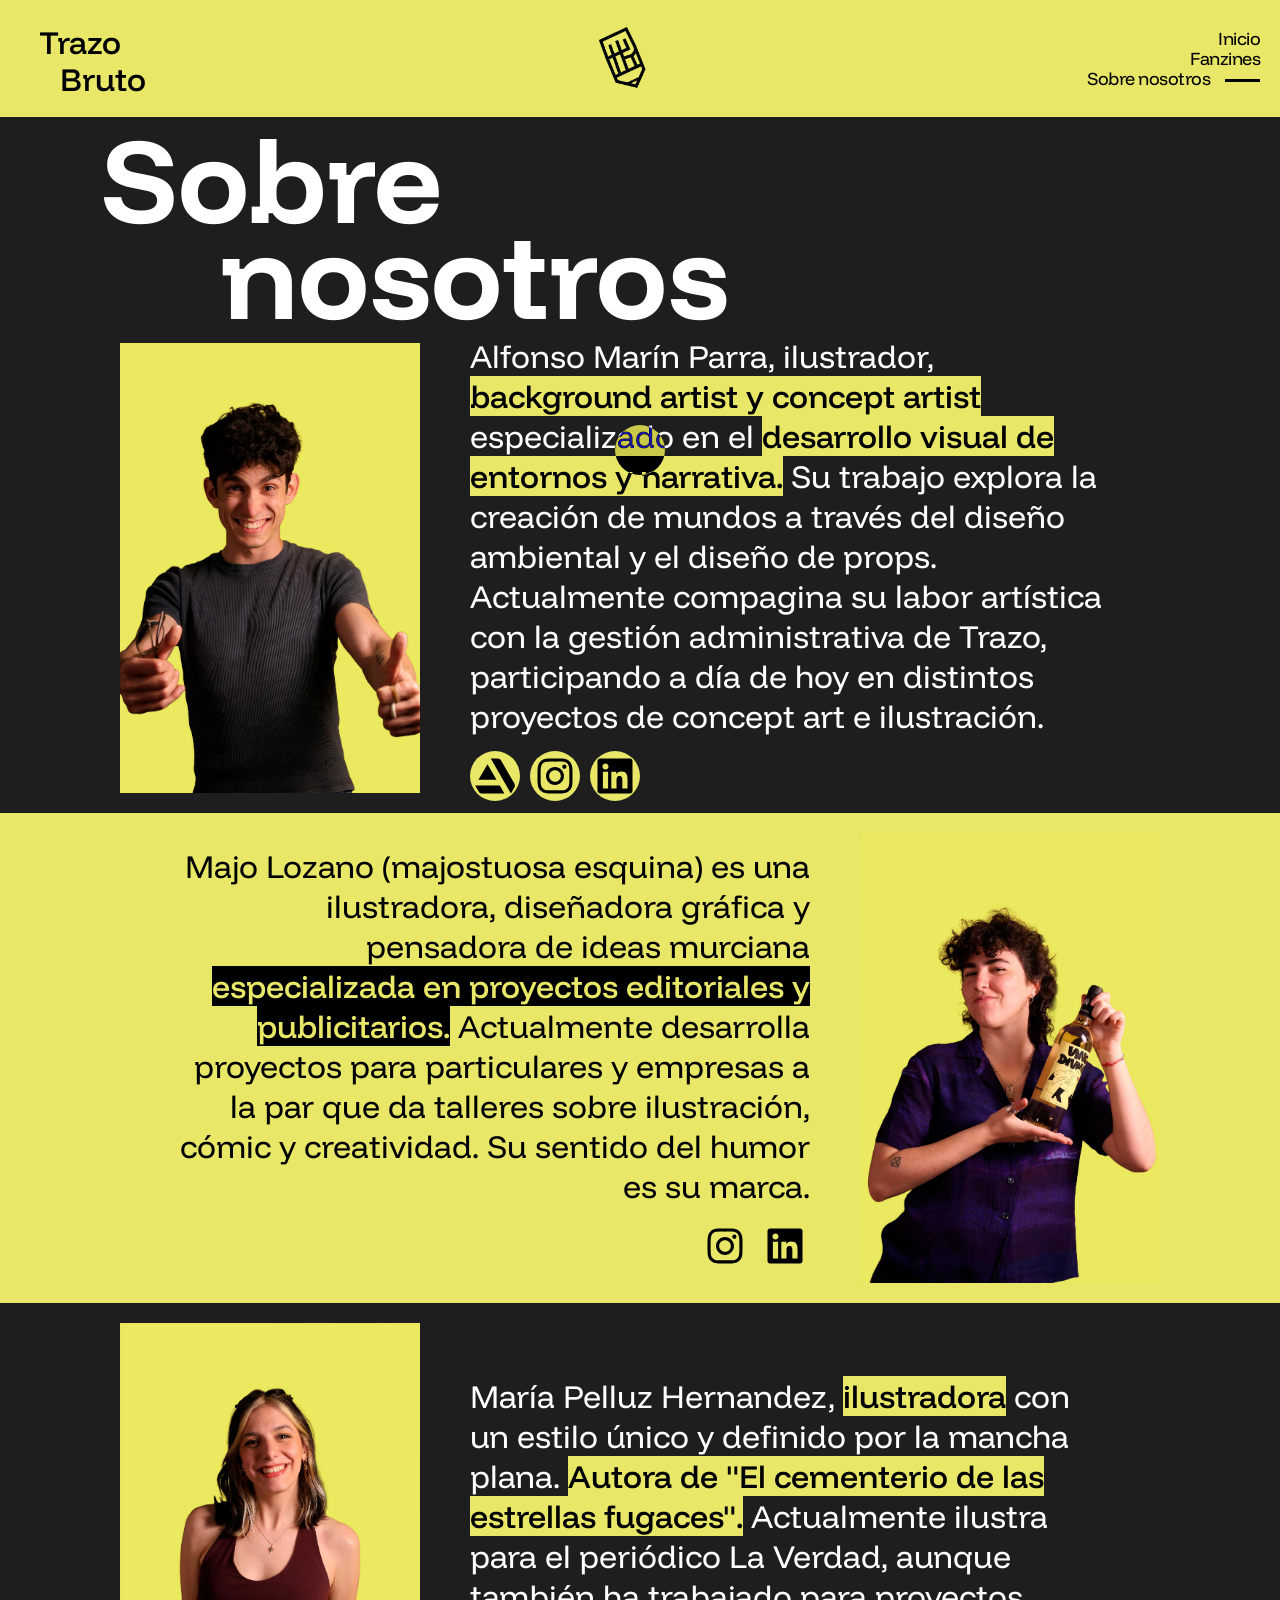
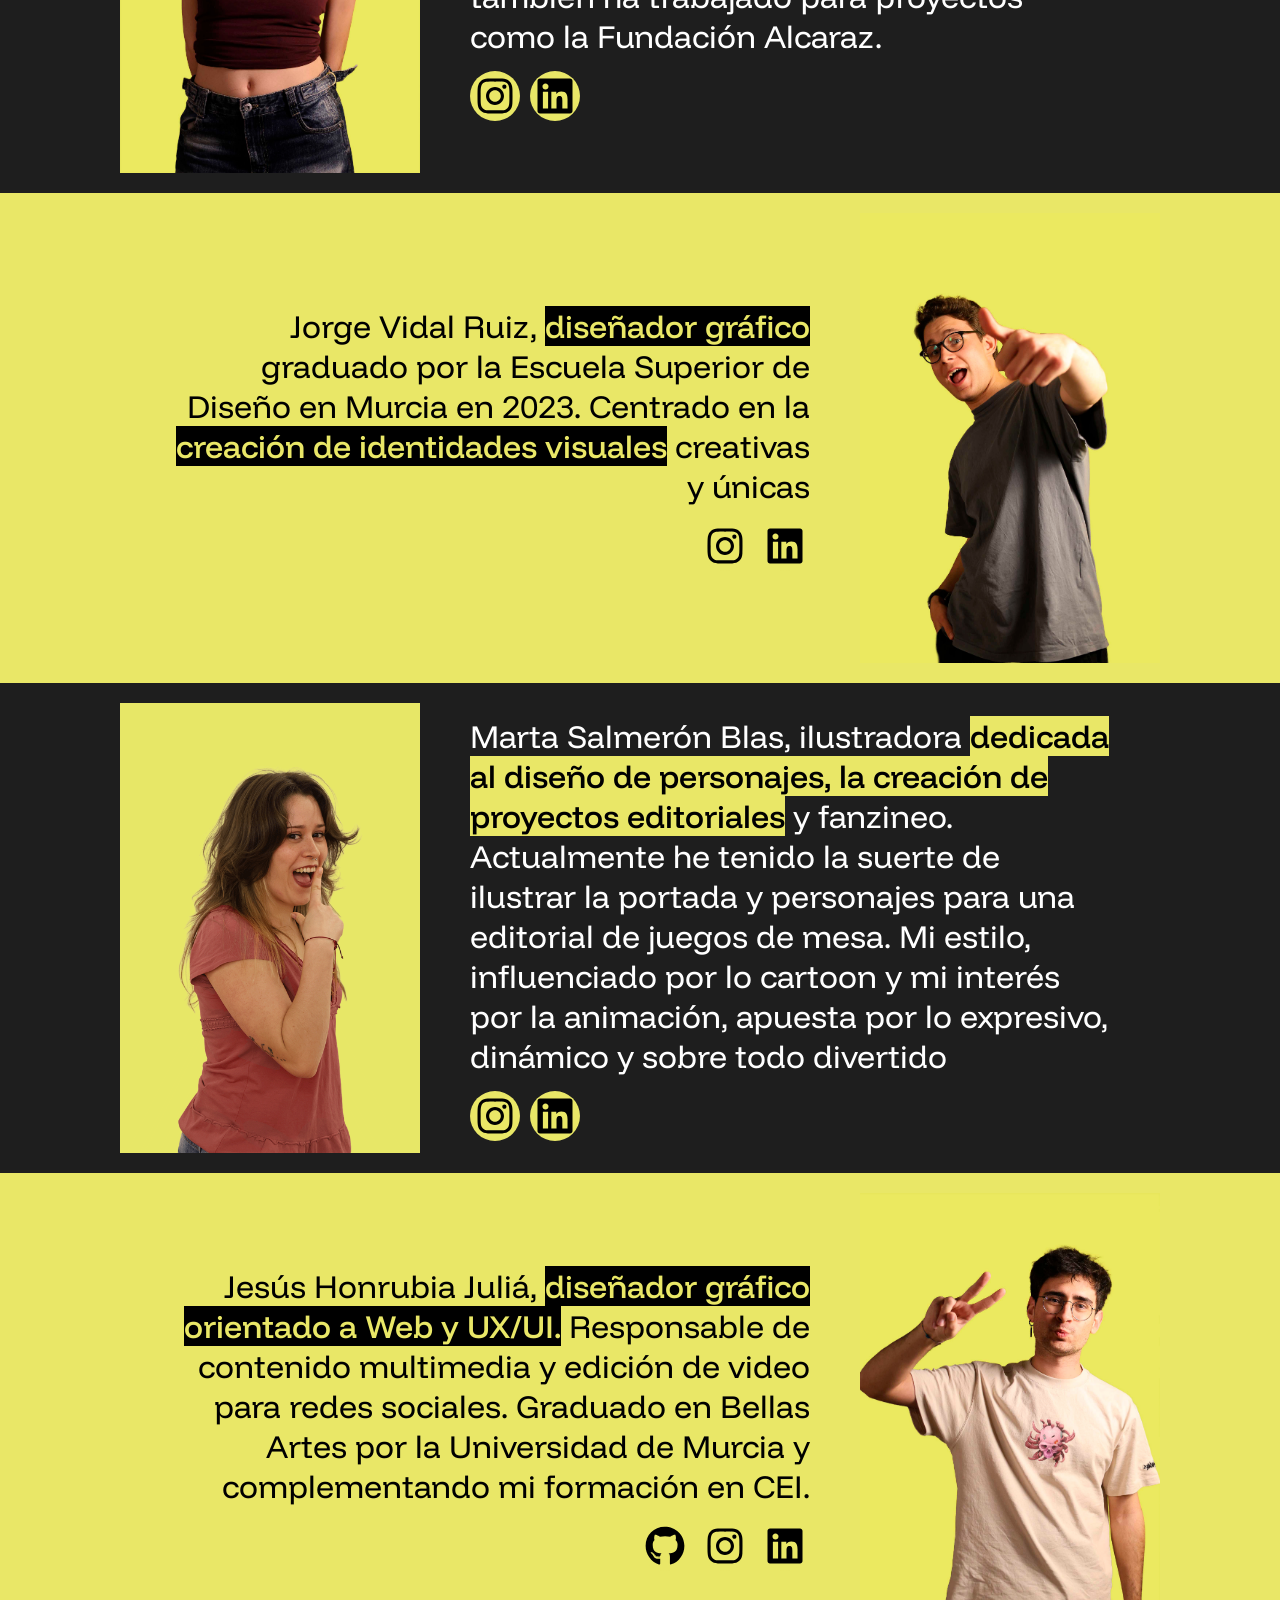
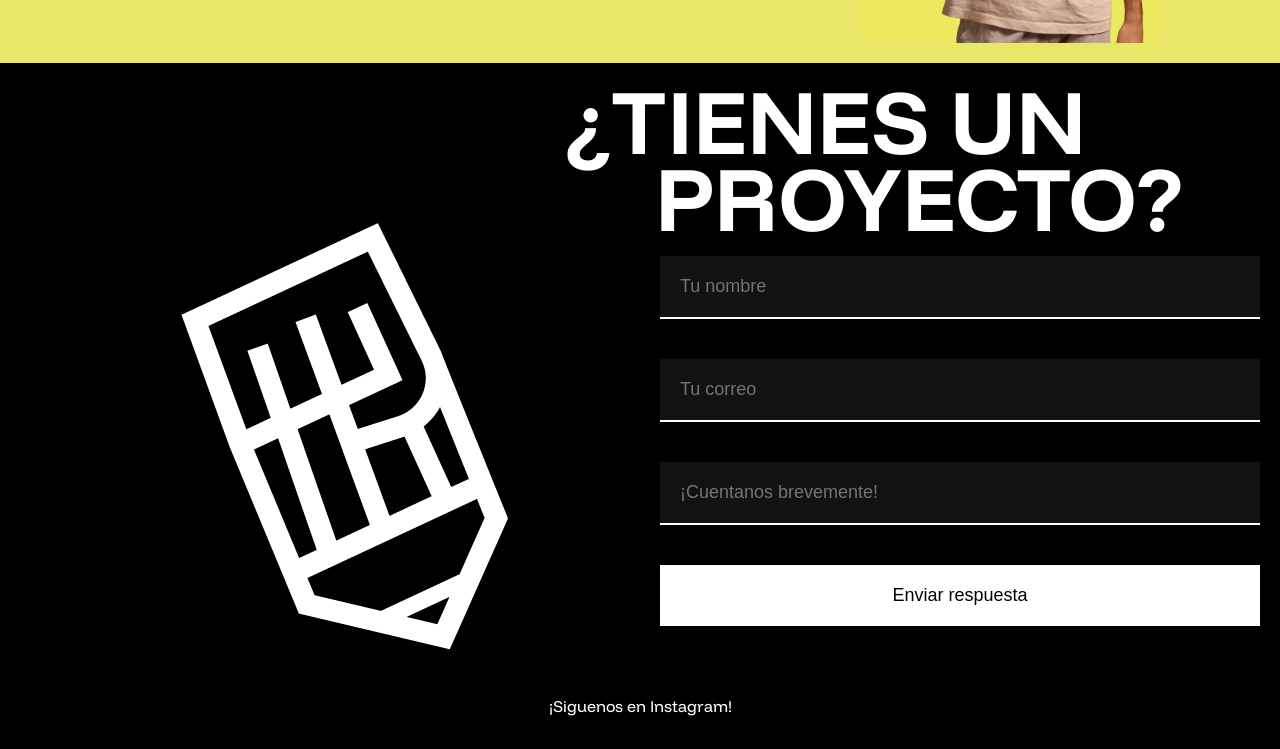
==== commit adf844fb: "about-us con descripciones y responsive fixed" ====
--- a/pages/aboutUs.html
+++ b/pages/aboutUs.html
@@ -58,7 +58,7 @@
     <div class="info">
         <img src="../img/aboutUs-img/AboutUs-Alf.jpg" alt="">
         <div class="contenedor">
-            <p>Lorem ipsum, dolor sit amet consectetur adipisicing elit. Eum tenetur exercitationem iste temporibus doloremque at perferendis laudantium dolorem magnam, natus praesentium, libero illo non inventore doloribus alias vitae dignissimos voluptatum?</p>
+            <p>Alfonso Marín Parra, ilustrador, <span>background artist y concept artist</span> especializado en el <span>desarrollo visual de entornos y narrativa.</span> Su trabajo explora la creación de mundos a través del diseño ambiental y el diseño de props. Actualmente compagina su labor artística con la gestión administrativa de Trazo, participando a día de hoy en distintos proyectos de concept art e ilustración.</p>
             <div class="iconos">
                 <div class="ico">
                     <a href="https://alfonssomarin.artstation.com" target="_blank"><img src="../img/favicon/svg/artstation-brands-solid-full.svg" alt=""></a>
@@ -75,7 +75,8 @@
     <div class="info">
         <img src="../img/aboutUs-img/AboutUs-Majo.jpg" alt="">
         <div class="contenedor">
-            <p>Lorem ipsum dolor sit amet consectetur, adipisicing elit. Amet reiciendis sed totam nostrum similique corporis quisquam veritatis nam recusandae fugit doloribus, sapiente officiis quas, molestiae id minus quibusdam ipsum eaque!</p>
+            <p>Majo Lozano (majostuosa esquina) es una ilustradora, diseñadora gráfica y pensadora de ideas murciana <span>especializada en proyectos editoriales y publicitarios.</span> 
+Actualmente desarrolla proyectos para particulares y empresas a la par que da talleres sobre ilustración, cómic y creatividad. Su sentido del humor es su marca.</p>
             <div class="iconos">
                 <div class="ico">
                     <a href="https://www.instagram.com/majostuosaesquina/" target="_blank"><img src="../img/favicon/svg/instagram-brands-solid-full.svg" alt=""></a>
@@ -89,7 +90,7 @@
     <div class="info">
         <img src="../img/aboutUs-img/AboutUs-Meri.jpg" alt="">
         <div class="contenedor">
-            <p>Lorem ipsum dolor sit amet consectetur adipisicing elit. Accusantium mollitia molestiae quas, magni aperiam nisi quos odio quia, quasi a cupiditate excepturi. Autem, iste odio labore provident voluptatum eum facilis.</p>
+            <p>María Pelluz Hernandez, <span>ilustradora</span> con un estilo único y definido por la mancha plana. <span>Autora de "El cementerio de las estrellas fugaces".</span> Actualmente ilustra para el periódico La Verdad, aunque también ha trabajado para proyectos como la Fundación Alcaraz.</p>
             <div class="iconos">
                 <div class="ico">
                     <a href="https://www.instagram.com/mariapelluzz/" target="_blank"><img src="../img/favicon/svg/instagram-brands-solid-full.svg" alt=""></a>
@@ -103,7 +104,7 @@
     <div class="info">
         <img src="../img/aboutUs-img/AboutUs-Jorge.jpg" alt="">
         <div class="contenedor">
-            <p>Lorem ipsum dolor sit amet consectetur adipisicing elit. Sit itaque voluptatum quia in totam excepturi amet, iste modi mollitia dolorum. Amet repellendus error, a temporibus sit magni nihil quisquam ipsa.</p>
+            <p>Jorge Vidal Ruiz, <span>diseñador gráfico</span> graduado por la Escuela Superior de Diseño en Murcia en 2023. Centrado en la <span>creación de identidades visuales</span> creativas y únicas</p>
             <div class="iconos">
                 <div class="ico">
                     <a href="https://www.instagram.com/jvr604/" target="_blank"><img src="../img/favicon/svg/instagram-brands-solid-full.svg" alt=""></a>
@@ -115,9 +116,23 @@
         </div>
     </div>
     <div class="info">
+        <img src="../img/aboutUs-img/AboutUs-Marta.jpg" alt="">
+        <div class="contenedor">
+            <p>Marta Salmerón Blas, ilustradora <span>dedicada al diseño de personajes, la creación de proyectos editoriales</span> y fanzineo. Actualmente he tenido la suerte de ilustrar la portada y personajes para una editorial de juegos de mesa. Mi estilo, influenciado por lo cartoon y mi interés por la animación, apuesta por lo expresivo, dinámico y sobre todo divertido</p>
+            <div class="iconos">
+                <div class="ico">
+                    <a href="https://www.instagram.com/bla.sart/" target="_blank"><img src="../img/favicon/svg/instagram-brands-solid-full.svg" alt=""></a>
+                </div>
+                <div class="ico">
+                    <a href="https://www.linkedin.com/in/marta-salmerón-618763363/" target="_blank"><img src="../img/favicon/svg/linkedin-brands-solid-full.svg" alt=""></a>
+                </div>
+            </div>
+        </div>
+    </div>
+    <div class="info">
         <img src="../img/aboutUs-img/AboutUs-Jesus.jpg" alt="">
         <div class="contenedor">
-            <p>Lorem ipsum dolor sit amet consectetur adipisicing elit. Pariatur consequuntur ducimus dicta quasi natus ut optio laborum qui neque, odio adipisci eveniet vel deserunt aliquid rem, quam excepturi tempora saepe.</p>
+            <p>Jesús Honrubia Juliá, <span>diseñador gráfico orientado a Web y UX/UI.</span> Responsable de contenido multimedia y edición de video para redes sociales. Graduado en Bellas Artes por la Universidad de Murcia y complementando mi formación en CEI.</p>
             <div class="iconos">
                 <div class="ico">
                     <a href="https://github.com/Yisus-cmyk" target="_blank"><img src="../img/favicon/svg/github-brands-solid-full.svg" alt=""></a>
--- a/css/about/about_main.css
+++ b/css/about/about_main.css
@@ -38,7 +38,15 @@
     font-size: 32px;
     width: 100%;
 }
-
+.contenedor span{
+    background-color: var(--color-principal);
+    color: black;
+    font-weight: 500;
+}
+.info:nth-child(odd) .contenedor span{
+    background-color: black;
+    color: var(--color-principal);
+}
 div.info:nth-child(odd) {
     background-color: var(--color-principal);
     flex-direction: row-reverse;
@@ -57,7 +65,6 @@
     background-color: rgb(30, 30, 30);
 
 }
-
 div.info:nth-child(even) .iconos {
     align-self: flex-start; 
 }
@@ -77,6 +84,8 @@
     width: 100%;
     height: 100%;
     object-fit: contain;
+    display: flex;
+    
 }
 div.ico{
     width: 50px;
--- a/css/about/about_mobile.css
+++ b/css/about/about_mobile.css
@@ -9,7 +9,7 @@
     align-items: center;
     width: 100%;
     height: auto;
-    padding-top: 0;
+    padding-top: 20px;
 }
 div.info:nth-child(odd) {
     background-color: var(--color-principal);
@@ -39,11 +39,19 @@
 div.iconos{
     order: 2;
 }
+
 div.info:nth-child(even) .iconos {
     align-self: center; 
 }
 div.info:nth-child(odd) .iconos {
     align-self: center; 
 }
+div.iconos img {
+        width: 35px;
+        height: auto;
+    }
+    div.iconos a {
+        max-width: 100%;
+    }
+}
 
-}
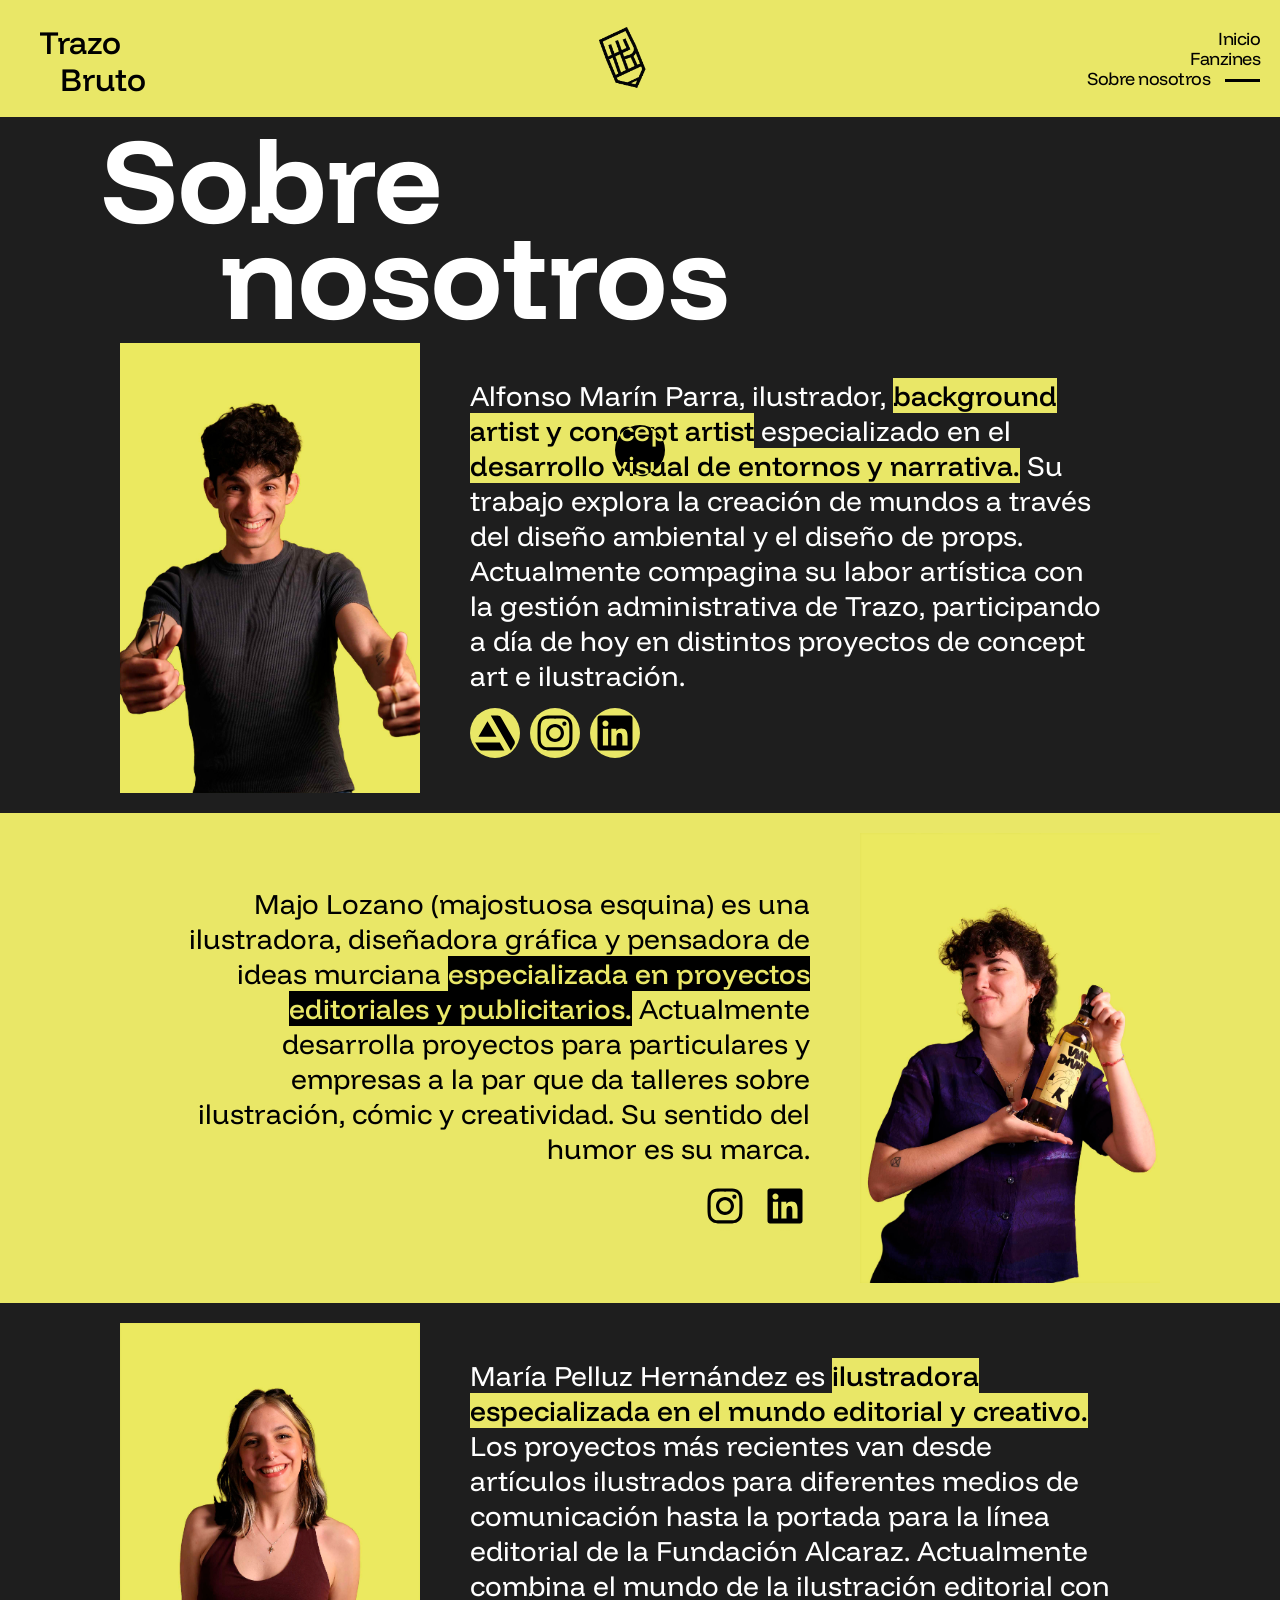
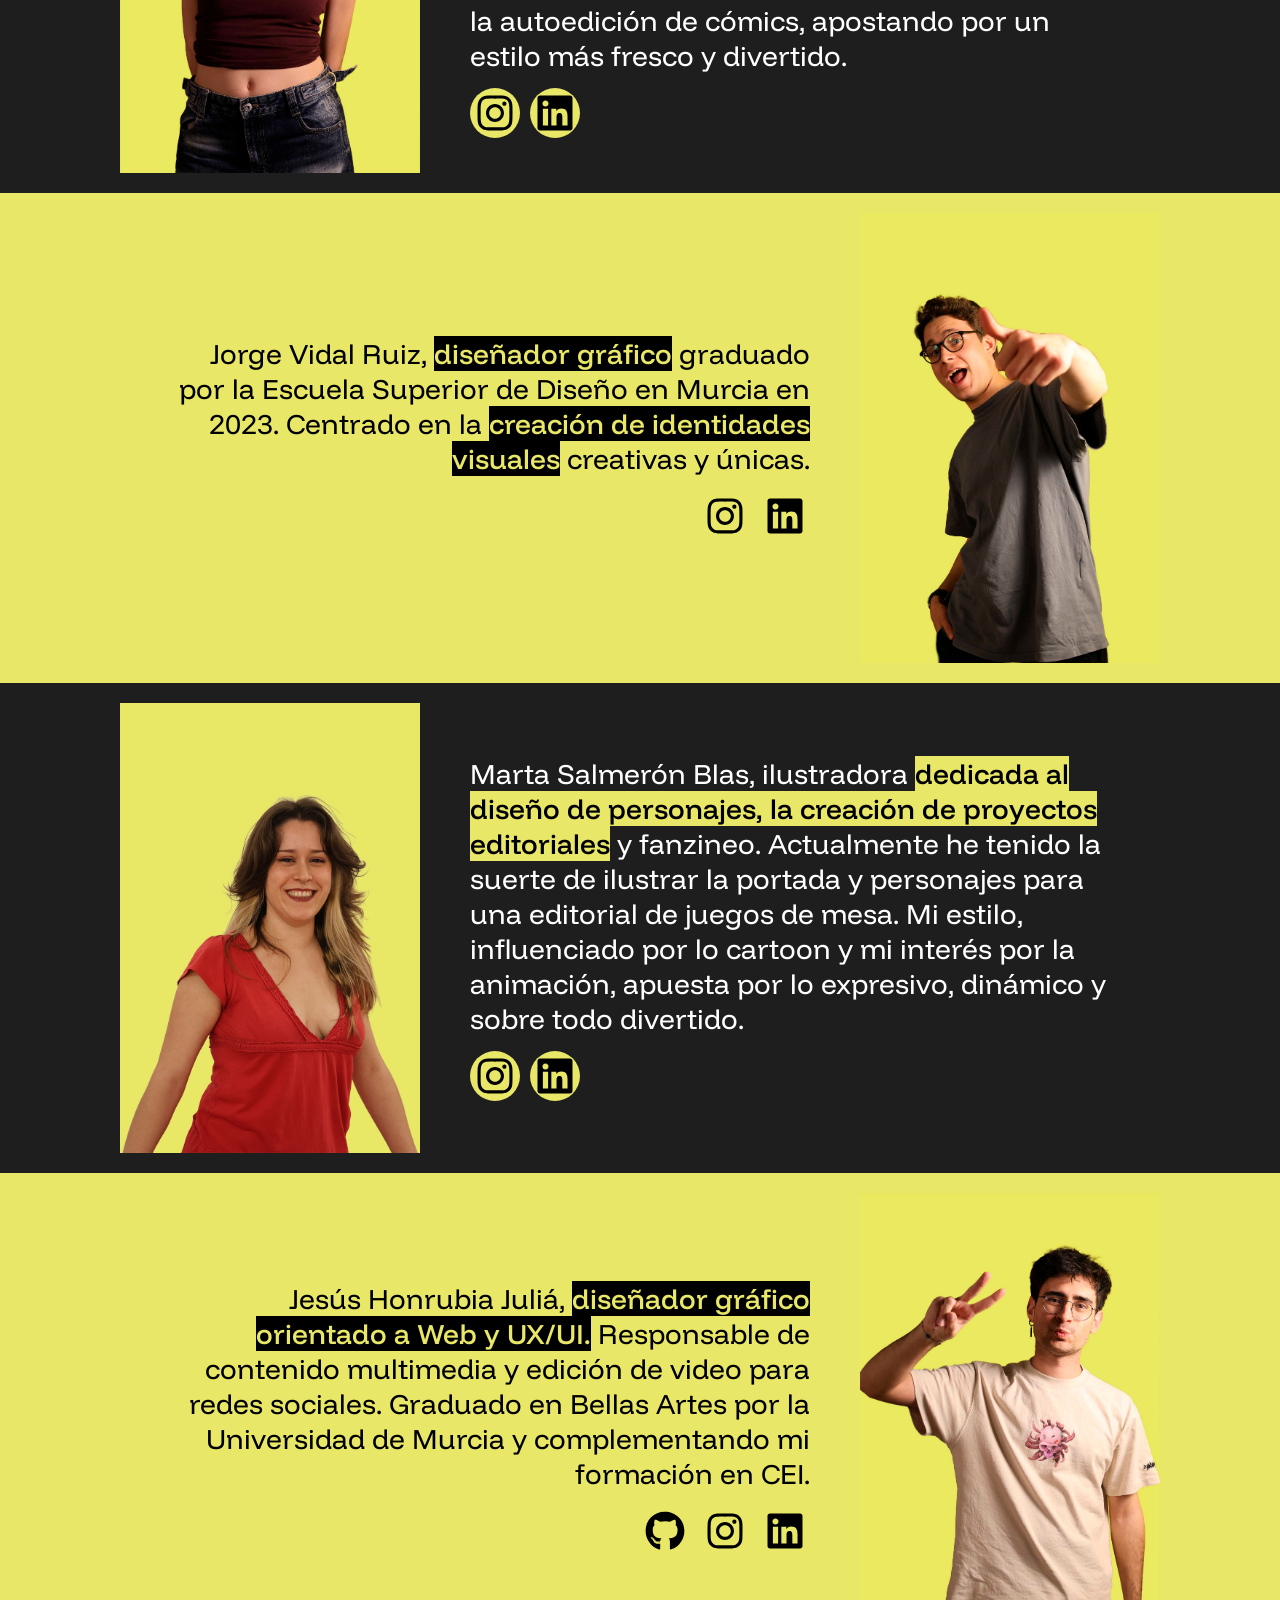
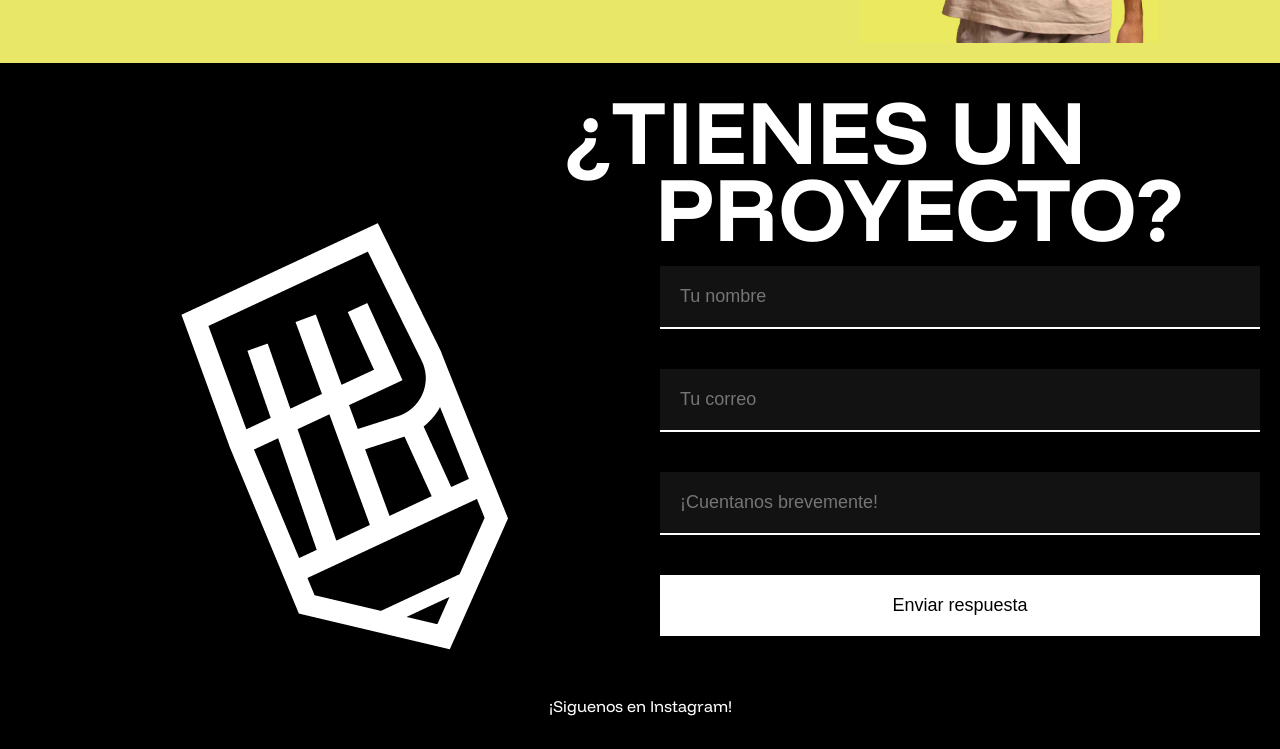
==== commit 1046885a: "Errores menos solucionados" ====
--- a/pages/aboutUs.html
+++ b/pages/aboutUs.html
@@ -7,6 +7,7 @@
     <title>Sobre nosotros | Trazo Bruto</title>
     <link rel="icon" href="../img/favicon/favicon-32x32.png">
     <link rel="stylesheet" href="../css/about/about_main.css">
+    <link rel="stylesheet" href="../css/about/about_tablet.css">
     <link rel="stylesheet" href="../css/about/about_mobile.css">
     <link rel="stylesheet" href="../css/estilo_main.css">
     <link rel="stylesheet" href="../css/estilo_tablet.css" media="screen and (max-width: 1180px)">
@@ -35,7 +36,7 @@
             <ul>
                 <li><a href="../index.html">Inicio</a></li>
                 <li><a href="fanzines.html">Fanzines</a></li>
-                
+                    <!--AÑADIR EVENTOS-->
                 <li class="activo"><a href="aboutUs.html">Sobre nosotros</a></li>
             </ul>
         </div>
@@ -49,7 +50,7 @@
             <ul>
                 <li><a href="../index.html">Inicio</a></li>
                 <li><a href="fanzines.html">Fanzines</a></li>
-                
+                    <!--AÑADIR EVENTOS-->
                 <li><a href="aboutUs.html">Sobre nosotros</a></li>
             </ul>
         </nav>
@@ -69,6 +70,7 @@
                 <div class="ico">
                     <a href="https://www.linkedin.com/in/alfonssomarinn/" target="_blank"><img src="../img/favicon/svg/linkedin-brands-solid-full.svg" alt=""></a>
                 </div>
+                <div class="gif"><img src="../img/gif/TrazoBruto02.gif" alt=""></div>
             </div>
         </div>
     </div>
@@ -84,13 +86,14 @@
                 <div class="ico">
                     <a href="https://www.linkedin.com/in/majo-lozano-arnaldos-50899224a/" target="_blank"><img src="../img/favicon/svg/linkedin-brands-solid-full.svg" alt=""></a>
                 </div>
+                
             </div>
         </div>
     </div>
     <div class="info">
         <img src="../img/aboutUs-img/AboutUs-Meri.jpg" alt="">
         <div class="contenedor">
-            <p>María Pelluz Hernandez, <span>ilustradora</span> con un estilo único y definido por la mancha plana. <span>Autora de "El cementerio de las estrellas fugaces".</span> Actualmente ilustra para el periódico La Verdad, aunque también ha trabajado para proyectos como la Fundación Alcaraz.</p>
+            <p>María Pelluz Hernández es <span>ilustradora especializada en el mundo editorial y creativo.</span> Los proyectos más recientes van desde artículos ilustrados para diferentes medios de comunicación hasta la portada para la línea editorial de la Fundación Alcaraz. Actualmente combina el mundo de la ilustración editorial con la autoedición de cómics, apostando por un estilo más fresco y divertido.</p>
             <div class="iconos">
                 <div class="ico">
                     <a href="https://www.instagram.com/mariapelluzz/" target="_blank"><img src="../img/favicon/svg/instagram-brands-solid-full.svg" alt=""></a>
@@ -98,13 +101,14 @@
                 <div class="ico">
                     <a href="https://www.linkedin.com/in/maría-pelluz-hernández-8a4789305/" target="_blank"><img src="../img/favicon/svg/linkedin-brands-solid-full.svg" alt=""></a>
                 </div>
+                <div class="gif"><img src="../img/gif/TrazoBruto02.gif" alt=""></div>
             </div>
         </div>
     </div>
     <div class="info">
         <img src="../img/aboutUs-img/AboutUs-Jorge.jpg" alt="">
         <div class="contenedor">
-            <p>Jorge Vidal Ruiz, <span>diseñador gráfico</span> graduado por la Escuela Superior de Diseño en Murcia en 2023. Centrado en la <span>creación de identidades visuales</span> creativas y únicas</p>
+            <p>Jorge Vidal Ruiz, <span>diseñador gráfico</span> graduado por la Escuela Superior de Diseño en Murcia en 2023. Centrado en la <span>creación de identidades visuales</span> creativas y únicas.</p>
             <div class="iconos">
                 <div class="ico">
                     <a href="https://www.instagram.com/jvr604/" target="_blank"><img src="../img/favicon/svg/instagram-brands-solid-full.svg" alt=""></a>
@@ -118,7 +122,7 @@
     <div class="info">
         <img src="../img/aboutUs-img/AboutUs-Marta.jpg" alt="">
         <div class="contenedor">
-            <p>Marta Salmerón Blas, ilustradora <span>dedicada al diseño de personajes, la creación de proyectos editoriales</span> y fanzineo. Actualmente he tenido la suerte de ilustrar la portada y personajes para una editorial de juegos de mesa. Mi estilo, influenciado por lo cartoon y mi interés por la animación, apuesta por lo expresivo, dinámico y sobre todo divertido</p>
+            <p>Marta Salmerón Blas, ilustradora <span>dedicada al diseño de personajes, la creación de proyectos editoriales</span> y fanzineo. Actualmente he tenido la suerte de ilustrar la portada y personajes para una editorial de juegos de mesa. Mi estilo, influenciado por lo cartoon y mi interés por la animación, apuesta por lo expresivo, dinámico y sobre todo divertido.</p>
             <div class="iconos">
                 <div class="ico">
                     <a href="https://www.instagram.com/bla.sart/" target="_blank"><img src="../img/favicon/svg/instagram-brands-solid-full.svg" alt=""></a>
@@ -126,6 +130,7 @@
                 <div class="ico">
                     <a href="https://www.linkedin.com/in/marta-salmerón-618763363/" target="_blank"><img src="../img/favicon/svg/linkedin-brands-solid-full.svg" alt=""></a>
                 </div>
+                <div class="gif"><img src="../img/gif/TrazoBruto02.gif" alt=""></div>
             </div>
         </div>
     </div>
--- a/css/about/about_main.css
+++ b/css/about/about_main.css
@@ -35,8 +35,9 @@
 
 .info p{
     color: white;
-    font-size: 32px;
+    font-size: 28px;
     width: 100%;
+    position: relative;
 }
 .contenedor span{
     background-color: var(--color-principal);
@@ -96,6 +97,15 @@
     align-items: center;
     border-radius: 50%;
 }
+div.gif img{
+    width: 300px;
+    height: 150px;
+    display: flex;
+    position: absolute;
+    object-fit: cover;
+    bottom: 100px;
+    right: 150px;
+}
 footer {
     position: relative;
     z-index: 3;
--- a/css/about/about_tablet.css
+++ b/css/about/about_tablet.css
@@ -0,0 +1,8 @@
+@media screen and (width: 1180px){
+    div.gif img{
+        display: none;
+    }
+    .info p{
+        font-size: 24px;
+    }
+}
--- a/css/estilo_main.css
+++ b/css/estilo_main.css
@@ -141,7 +141,7 @@
 section.img-main{
     height: 100dvh;
     width: 100%;
-    background: url(../img/06.png)no-repeat center/ cover fixed;
+    background: url(../img/06.jpg)no-repeat center/ cover fixed;
 }
 main{
     height: auto;
@@ -291,6 +291,7 @@
         flex-direction: column;
     }
         .flex h2{
+            padding-top: 10px;
             font-size: 90px;
             color: white;
             line-height: 0.85;
--- a/css/estilo_tablet.css
+++ b/css/estilo_tablet.css
@@ -1,8 +1,4 @@
 @media (max-width: 1180px){
-    *{
-        padding: 0;
-        margin: 0;
-    }
     .cursor-personalizado{
         display: none;
     }
--- a/css/estilo_mobile.css
+++ b/css/estilo_mobile.css
@@ -61,6 +61,9 @@
         padding: 0;
         height: 50dvh;
     }
+    li:last-child a{
+                line-height: 0.8;
+            }
     /*FOOTER*/
     section.flex div.footer-img{
         display: none;
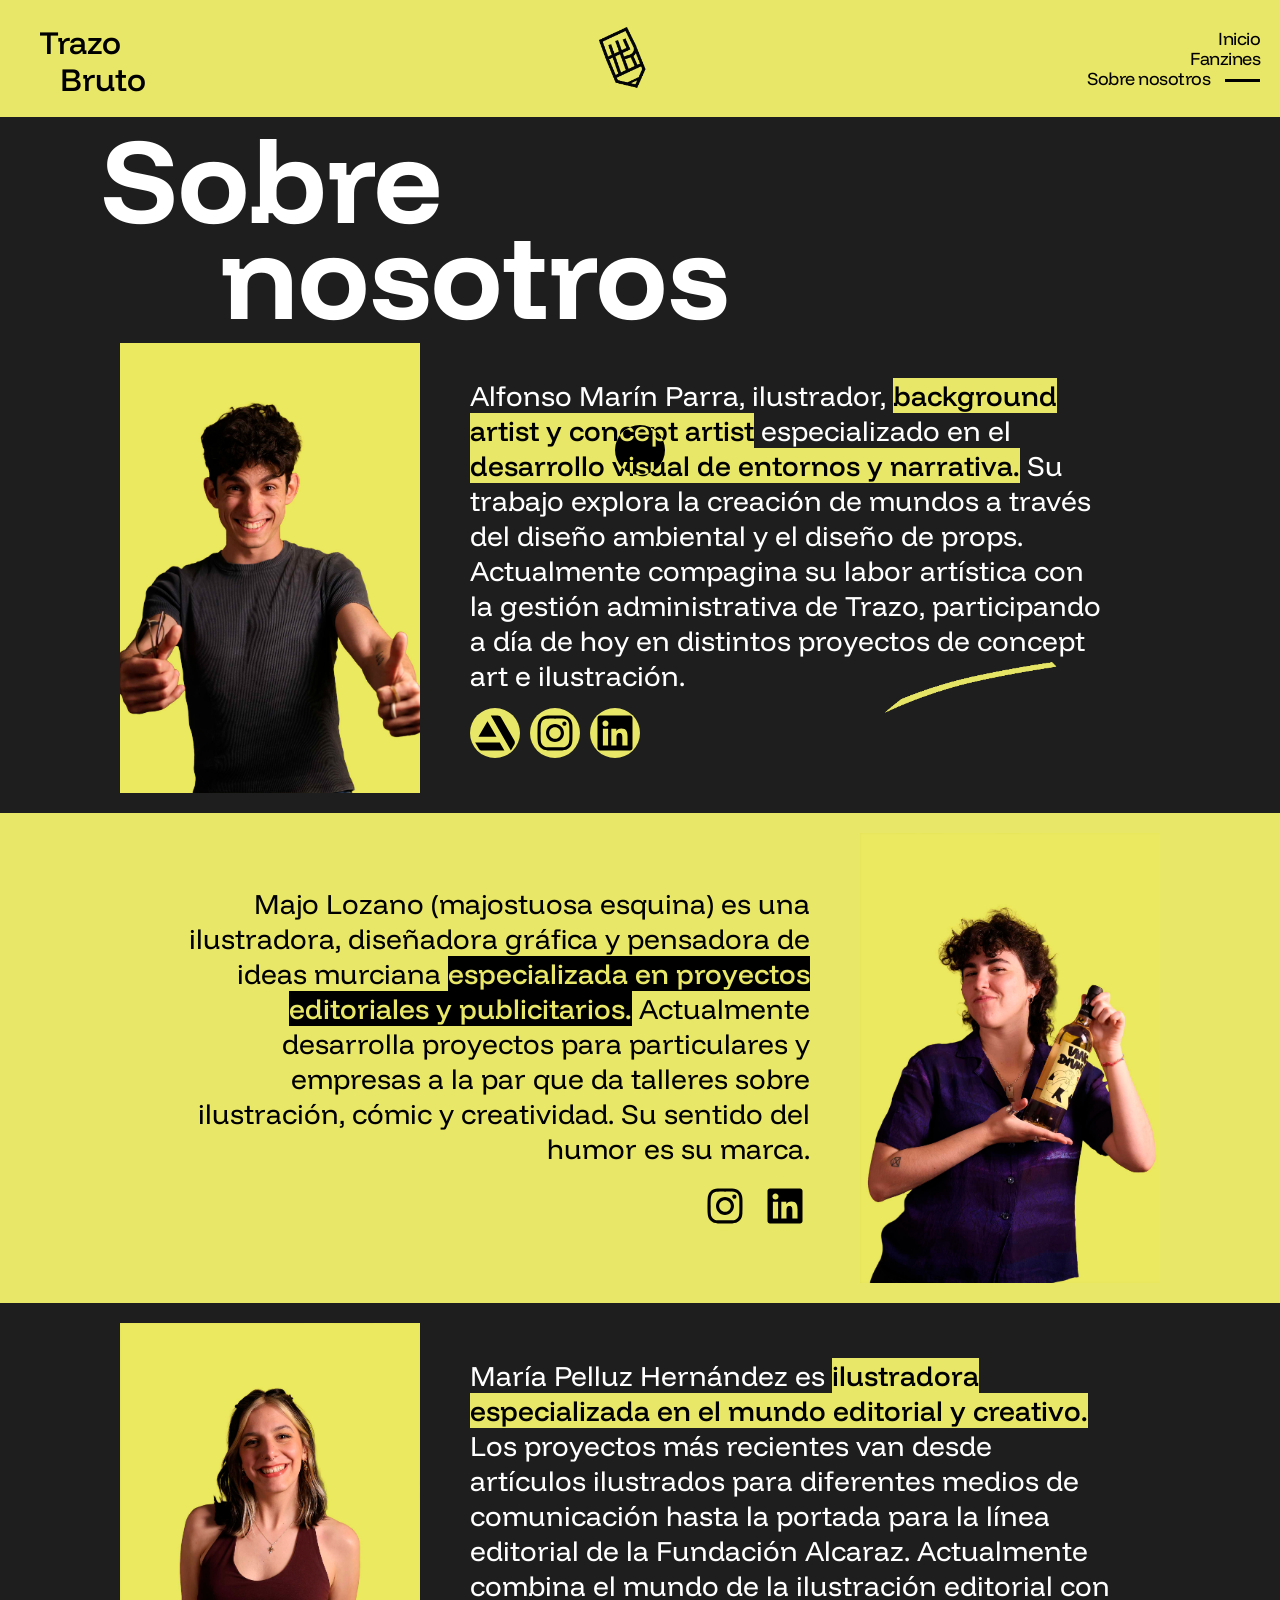
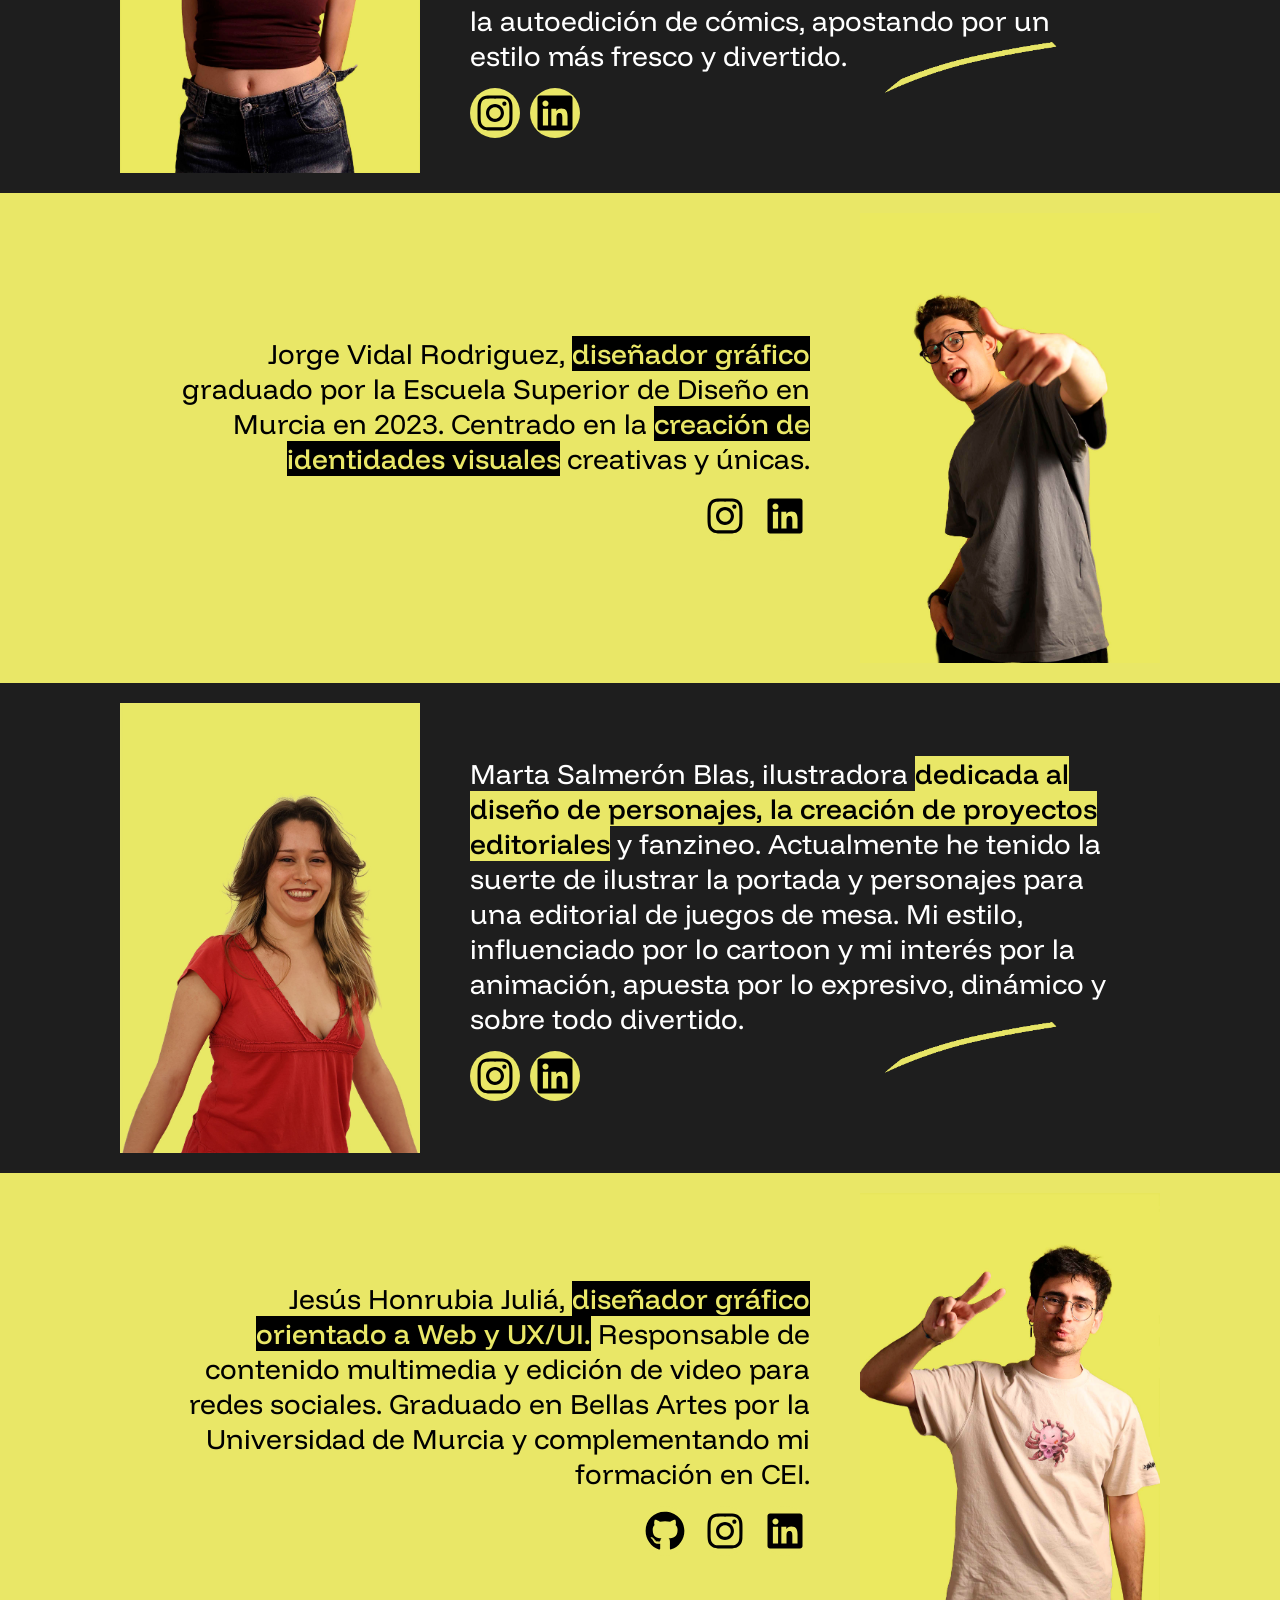
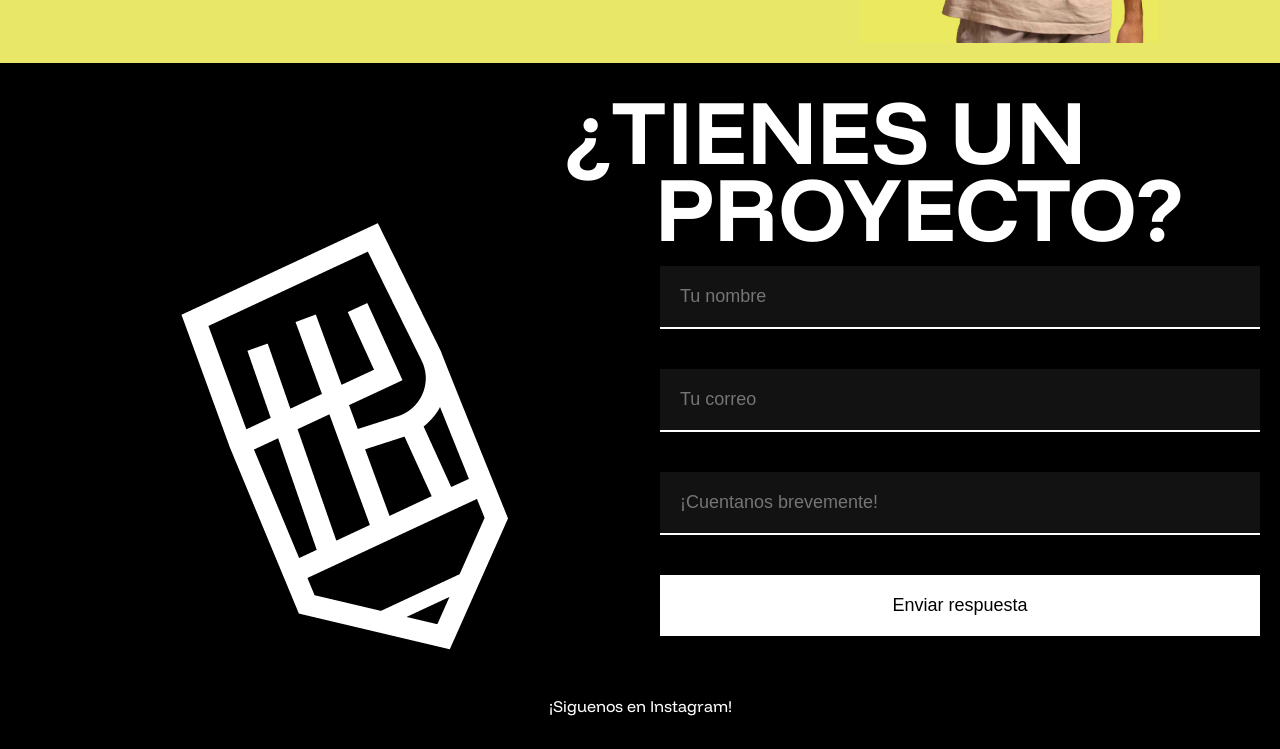
==== commit f672db35: "Actualizacion fanzine de Majo, añadido a carrusel en js" ====
--- a/pages/aboutUs.html
+++ b/pages/aboutUs.html
@@ -108,7 +108,7 @@
     <div class="info">
         <img src="../img/aboutUs-img/AboutUs-Jorge.jpg" alt="">
         <div class="contenedor">
-            <p>Jorge Vidal Ruiz, <span>diseñador gráfico</span> graduado por la Escuela Superior de Diseño en Murcia en 2023. Centrado en la <span>creación de identidades visuales</span> creativas y únicas.</p>
+            <p>Jorge Vidal Rodriguez, <span>diseñador gráfico</span> graduado por la Escuela Superior de Diseño en Murcia en 2023. Centrado en la <span>creación de identidades visuales</span> creativas y únicas.</p>
             <div class="iconos">
                 <div class="ico">
                     <a href="https://www.instagram.com/jvr604/" target="_blank"><img src="../img/favicon/svg/instagram-brands-solid-full.svg" alt=""></a>
